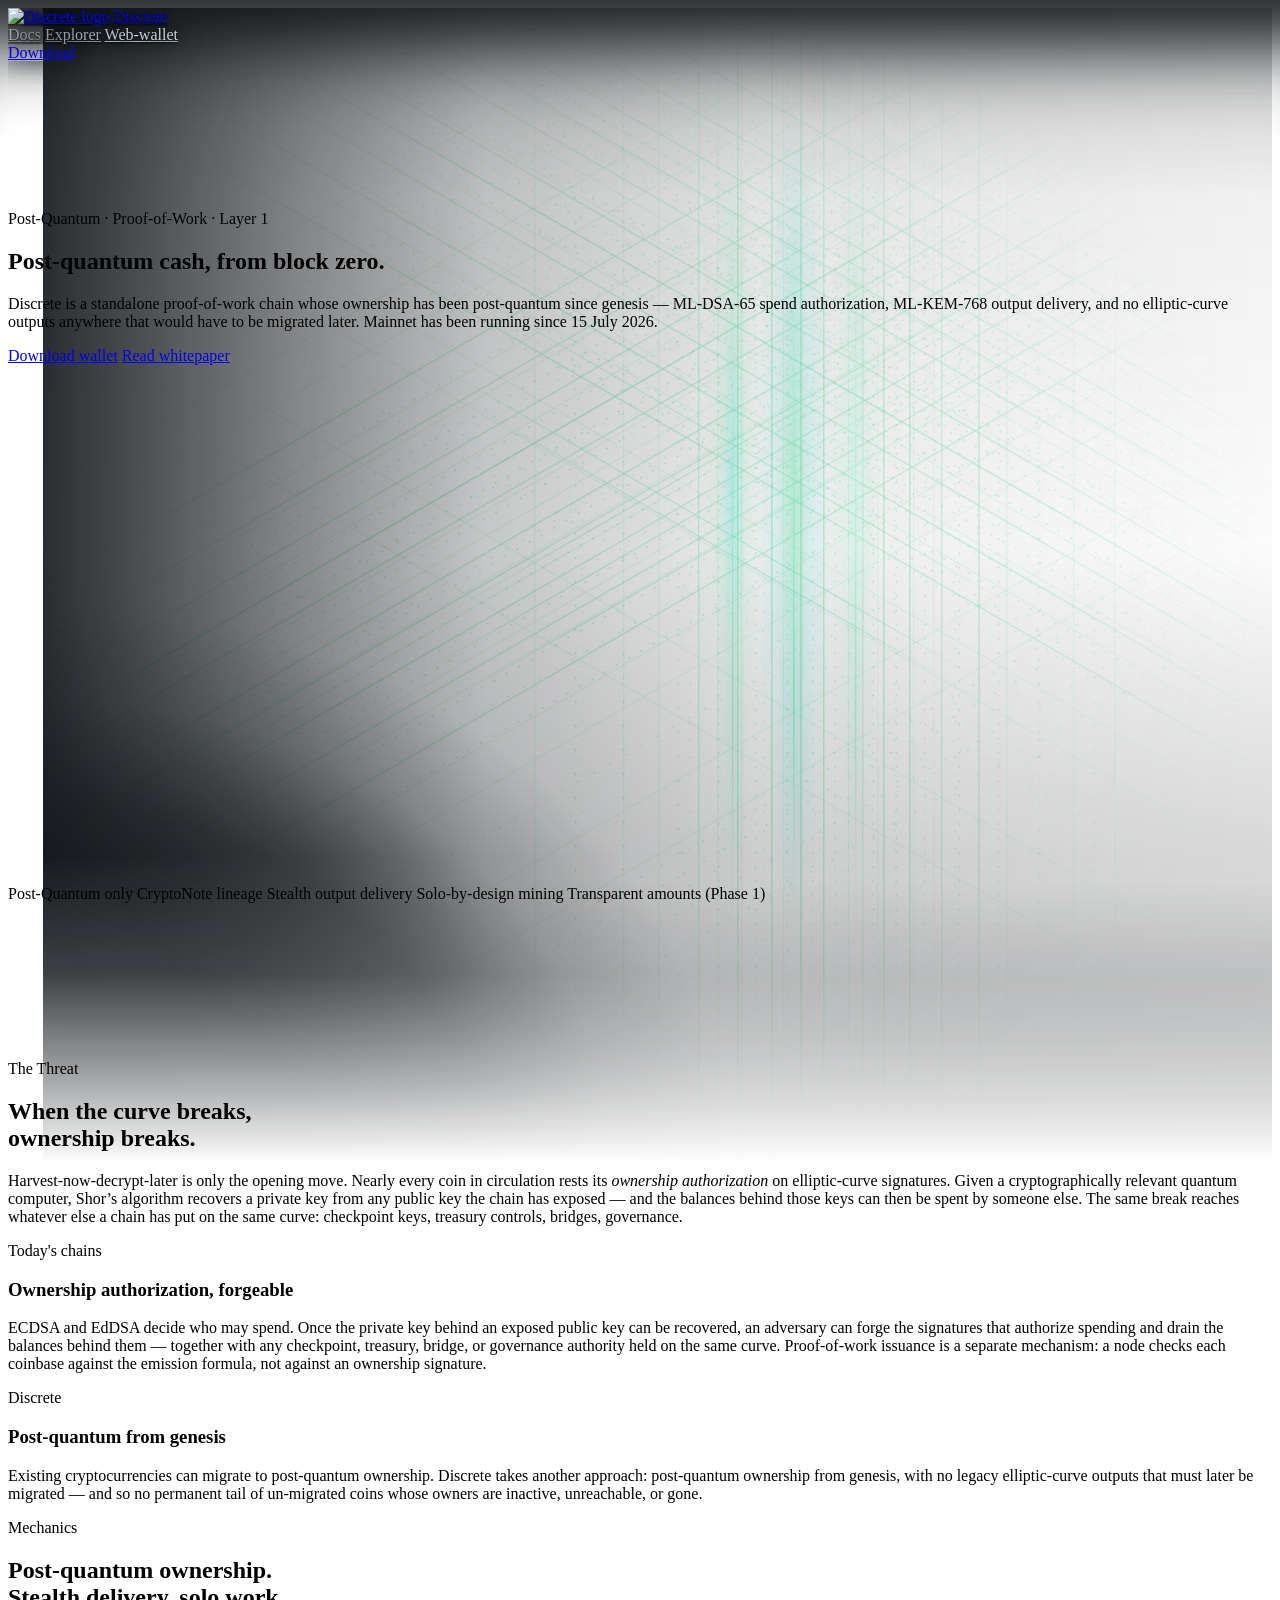
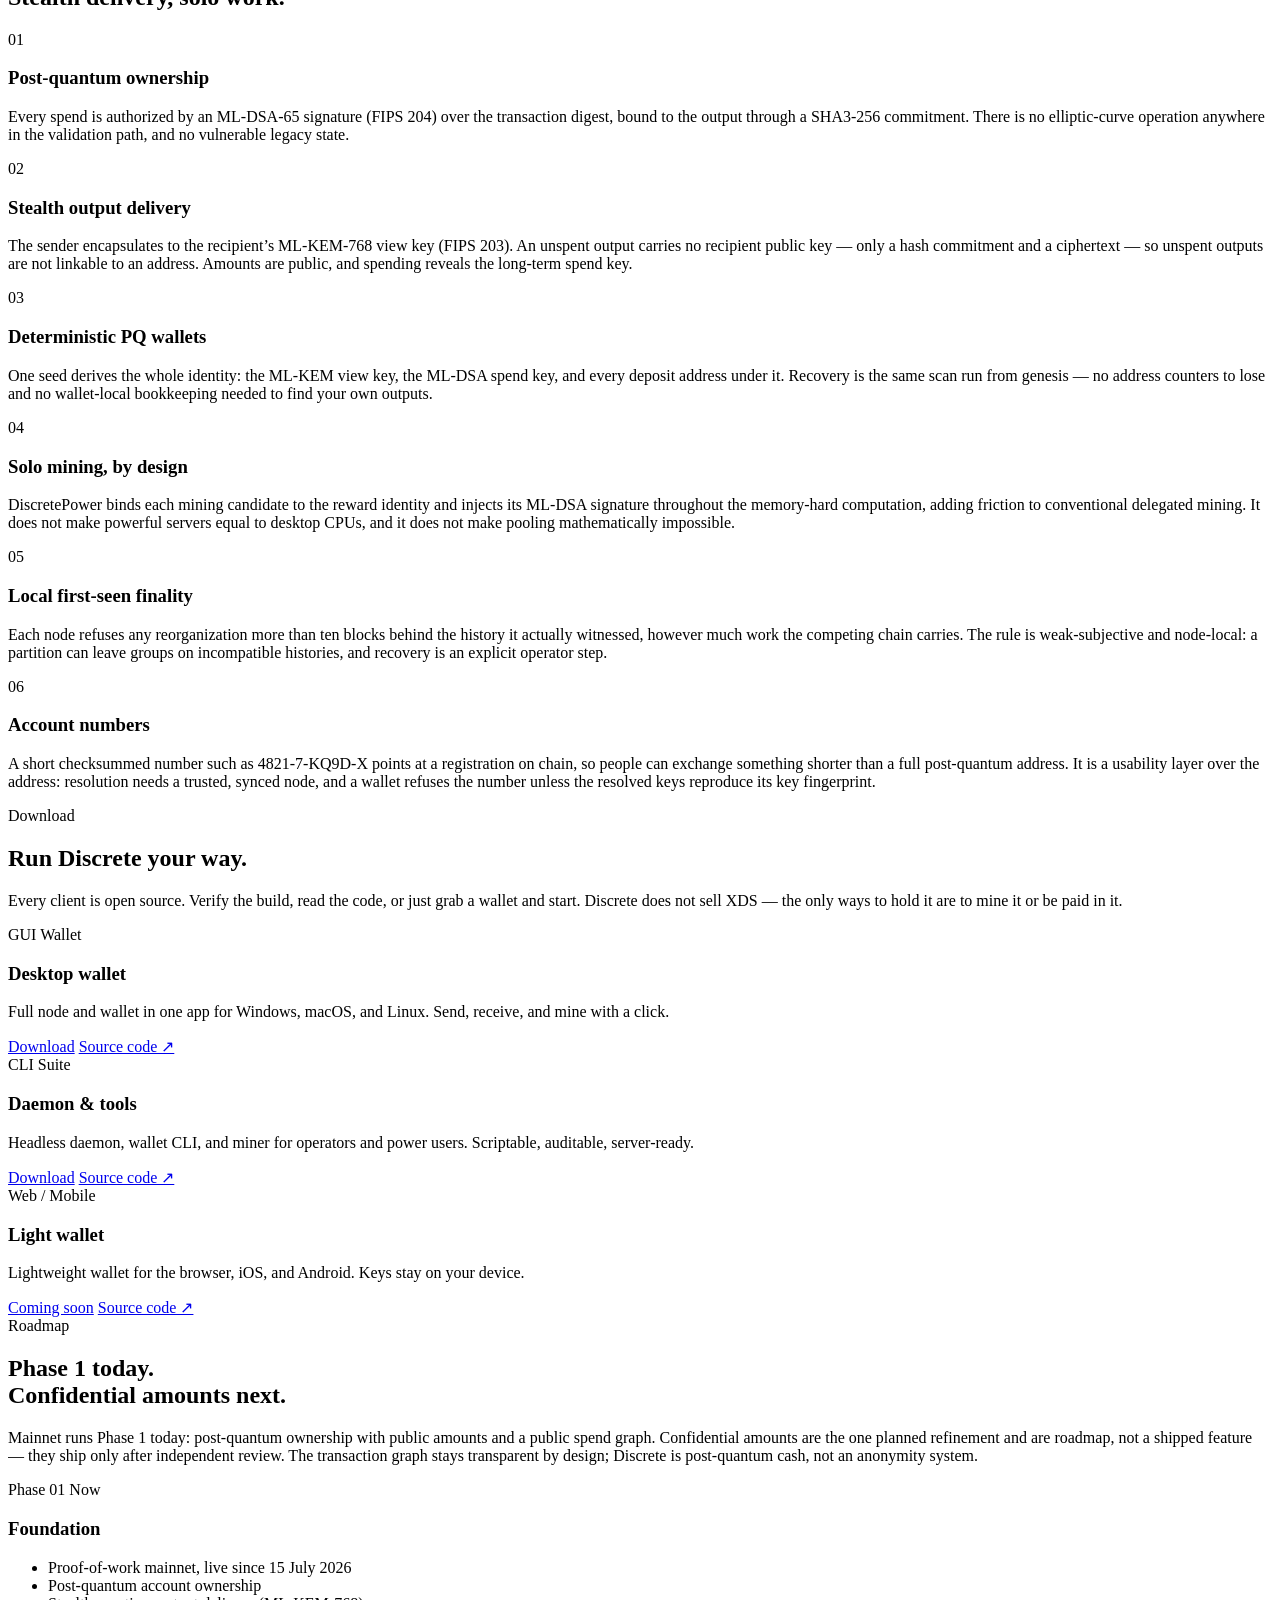
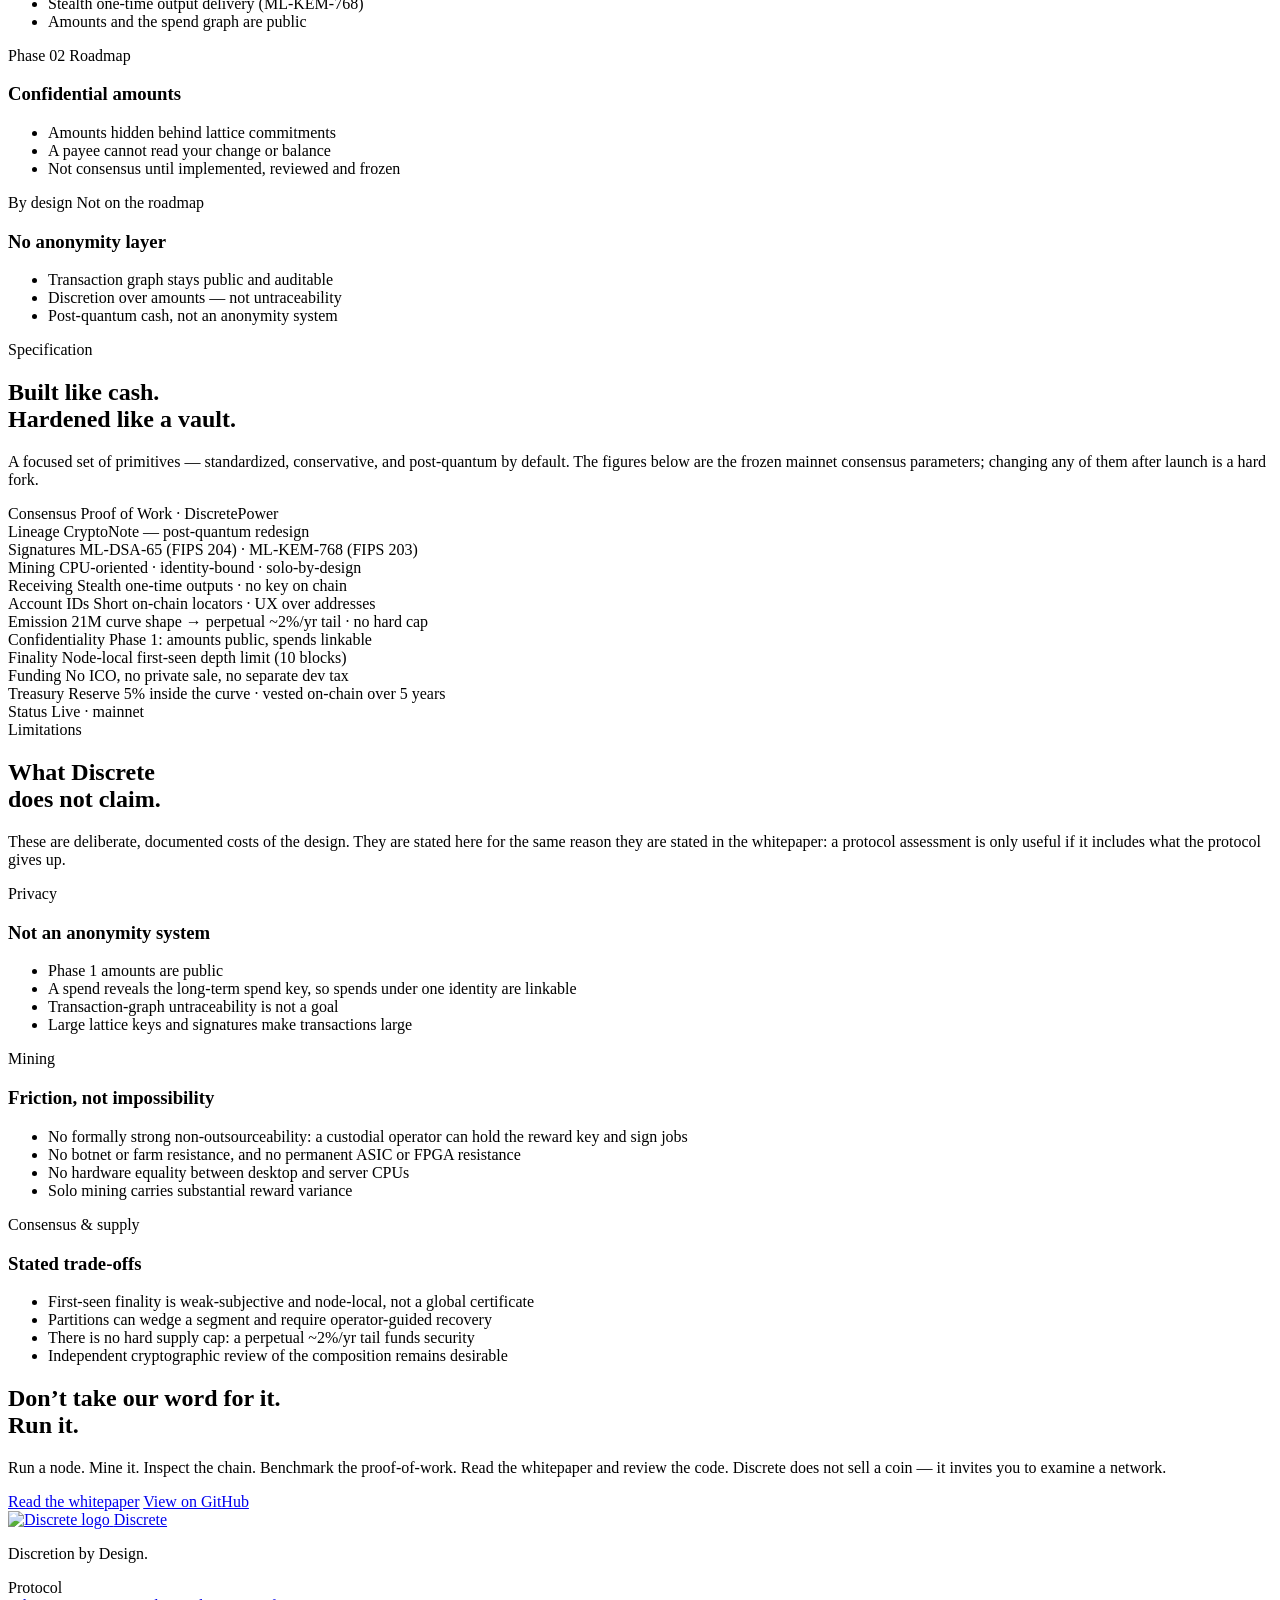
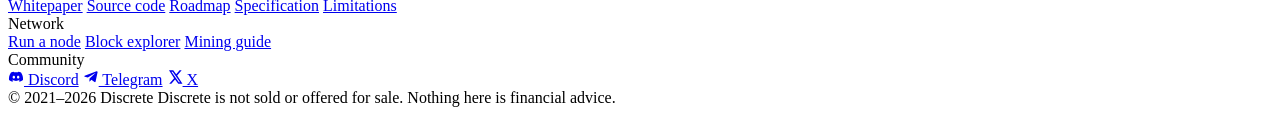
==== index.html @ c0ea46ce "Update website copy to better reflect claims" ====
<!DOCTYPE html>
<html>
<head>
<meta charset="utf-8">
<meta name="viewport" content="width=device-width, initial-scale=1">
<link rel="icon" href="favicon.ico" sizes="any">
<link rel="icon" href="assets/favicon-16x16.png" type="image/png" sizes="16x16">
<link rel="icon" href="assets/favicon-32x32.png" type="image/png" sizes="32x32">
<link rel="icon" href="assets/favicon-48x48.png" type="image/png" sizes="48x48">
<link rel="icon" href="favicon.svg" type="image/svg+xml">
<link rel="apple-touch-icon" href="apple-touch-icon.png" sizes="180x180">
<script src="./support.js"></script>
</head>
<body>
<x-dc>
<helmet>
<link rel="preconnect" href="https://fonts.googleapis.com">
<link rel="preconnect" href="https://fonts.gstatic.com" crossorigin>
<link href="https://fonts.googleapis.com/css2?family=Sora:wght@400;500;600;700&family=IBM+Plex+Sans:wght@300;400;500;600&family=IBM+Plex+Mono:wght@400;500;600&display=swap" rel="stylesheet">
<link rel="stylesheet" href="assets/styles.css">

<style>
/* Page-spanning lattice nebula background: static dense line cloud + a few drifting accent lines. */
.dc-style-1 {
  position: relative;
  overflow: hidden;
}

.dc-style-1::before {
  content: "";
  position: fixed;
  top: 0;
  left: 0;
  right: 0;
  height: clamp(118px, 15vh, 168px);
  z-index: 70;
  pointer-events: none;
  box-shadow: inset 0 118px 74px -72px rgba(13,17,21,.94);
}

.dc-style-1 > :not(.dc-global-lattice-bg) {
  position: relative;
  z-index: 1;
}

.dc-style-2 {
  position: sticky !important;
  top: 0;
  z-index: 80 !important;
  isolation: isolate;
  background: transparent !important;
  backdrop-filter: none !important;
  border-bottom: 0 !important;
  box-shadow: none !important;
}

#dcNav {
  position: relative;
  z-index: 1;
}

#dcMenu a,
.dc-style-4 {
  text-shadow: 0 1px 2px #0D1115, 0 0 18px rgba(13,17,21,.98), 0 0 34px rgba(13,17,21,.82);
}

#dcMenu a {
  color: #C8D2D8;
}

#dcNav .dc-style-10 {
  box-shadow: 0 0 24px rgba(13,17,21,.74);
}

.dc-style-5 {
  filter: drop-shadow(0 1px 2px #0D1115) drop-shadow(0 0 14px rgba(13,17,21,.9));
}

.dc-global-lattice-bg {
  position: absolute;
  --dc-lattice-visual-height: clamp(980px, 88vw, 1320px);
  --dc-lattice-height: clamp(1120px, 92vw, 1460px);
  --dc-hero-nav-offset: 73px;
  --dc-lattice-y-nudge: clamp(24px, 6vh, 58px);
  top: calc(var(--dc-hero-nav-offset) + ((100svh - var(--dc-hero-nav-offset) - var(--dc-lattice-visual-height)) / 2) + var(--dc-lattice-y-nudge));
  right: 0;
  width: min(1600px, 96vw);
  height: var(--dc-lattice-height);
  z-index: 0;
  pointer-events: none;
  opacity: .98;
  contain: layout paint;
  -webkit-mask-image: linear-gradient(180deg, #000 0%, #000 74%, rgba(0,0,0,.82) 84%, rgba(0,0,0,.32) 94%, transparent 100%);
  mask-image: linear-gradient(180deg, #000 0%, #000 74%, rgba(0,0,0,.82) 84%, rgba(0,0,0,.32) 94%, transparent 100%);
}

.dc-global-lattice-bg svg {
  display: block;
  width: 100%;
  height: 100%;
}

.dc-global-lattice-bg::before {
  content: "";
  position: absolute;
  inset: 0;
  background-image:
    linear-gradient(rgba(95, 226, 159, 0.016) 1px, transparent 1px),
    linear-gradient(90deg, rgba(95, 226, 159, 0.016) 1px, transparent 1px);
  background-size: 58px 58px, 58px 58px;
  opacity: .36;
}

.dc-global-lattice-bg::after {
  content: "";
  position: absolute;
  inset: 0;
  background:
    radial-gradient(ellipse 68% 58% at 0% 100%, rgba(13,17,21,.99) 0%, rgba(13,17,21,.95) 32%, rgba(13,17,21,.65) 52%, rgba(13,17,21,.18) 68%, rgba(13,17,21,0) 82%),
    radial-gradient(ellipse 3.2% 43% at 56.1% 43%, rgba(26,232,217,.18), rgba(95,226,159,.08) 34%, rgba(95,226,159,0) 72%),
    radial-gradient(ellipse 4.2% 48% at 61.1% 44%, rgba(95,226,159,.23), rgba(20,217,207,.09) 36%, rgba(95,226,159,0) 74%),
    radial-gradient(ellipse 3.2% 41% at 66.1% 42%, rgba(180,255,229,.16), rgba(95,226,159,.06) 35%, rgba(95,226,159,0) 72%),
    linear-gradient(90deg, rgba(13,17,21,.90) 0%, rgba(13,17,21,.56) 18%, rgba(13,17,21,.24) 36%, rgba(13,17,21,.08) 58%, rgba(13,17,21,.02) 100%),
    linear-gradient(180deg, rgba(13,17,21,.26) 0%, rgba(13,17,21,.04) 18%, rgba(13,17,21,0) 48%, rgba(13,17,21,.16) 76%, rgba(13,17,21,.62) 100%);
}

.dc-global-lattice-bg .dc-cloud-sparse path,
.dc-global-lattice-bg .dc-cloud-dense path,
.dc-global-lattice-bg .dc-cloud-live path {
  fill: none;
  stroke: #5FE29F;
  vector-effect: non-scaling-stroke;
  stroke-linecap: round;
  stroke-linejoin: round;
}

.dc-global-lattice-bg .dc-cloud-sparse path {
  stroke-width: 1.05;
  opacity: .18;
}

.dc-global-lattice-bg .dc-cloud-dense path {
  stroke-width: 1.18;
  opacity: .42;
}

.dc-global-lattice-bg .dc-cloud-live path {
  stroke-width: 1.1;
  opacity: .54;
}

.dc-global-lattice-bg .dc-cloud-live.live-a path { stroke: url(#dcLiveRise); }
.dc-global-lattice-bg .dc-cloud-live.live-b path { stroke: url(#dcLiveFall); }
.dc-global-lattice-bg .dc-cloud-live.live-c path { stroke: url(#dcLiveVertical); }

/* Turn a large share of the underlying lattice into point streams while
   preserving continuous structural lines between them. */
.dc-global-lattice-bg .dc-cloud-sparse path:nth-child(3n + 1) {
  stroke-dasharray: .25 18;
  stroke-width: 1.45;
  opacity: .44;
}

.dc-global-lattice-bg .dc-cloud-dense path:nth-child(odd) {
  stroke-dasharray: .25 14;
  stroke-width: 1.5;
  opacity: .56;
}

.dc-global-lattice-bg .dc-signal-paths path {
  fill: none;
  stroke: #8CF7D0;
  stroke-width: 1.8;
  stroke-dasharray: .2 24;
  stroke-linecap: round;
  vector-effect: non-scaling-stroke;
  opacity: .78;
}

.dc-global-lattice-bg .dc-signal-paths path:nth-child(even) {
  stroke-dasharray: .2 21;
  opacity: .52;
}

.dc-global-lattice-bg .dc-signal-paths path:nth-child(3n) {
  stroke-dasharray: .2 29;
  opacity: .4;
}

/* Selected packet trails continuously march along their paths. */
.dc-global-lattice-bg .dc-signal-paths path.dc-dot-flow {
  stroke-dasharray: .2 23.8;
  opacity: .78;
  animation-duration: var(--dc-flow-speed, 11s);
  animation-timing-function: linear;
  animation-iteration-count: infinite;
  will-change: stroke-dashoffset;
}

.dc-global-lattice-bg .dc-dot-flow.flow-forward { animation-name: dc-dot-flow-forward; }
.dc-global-lattice-bg .dc-dot-flow.flow-reverse { animation-name: dc-dot-flow-reverse; }
.dc-global-lattice-bg .dc-dot-flow.flow-fast { --dc-flow-speed: 8s; }
.dc-global-lattice-bg .dc-dot-flow.flow-medium { --dc-flow-speed: 11s; }
.dc-global-lattice-bg .dc-dot-flow.flow-slow { --dc-flow-speed: 15s; }
.dc-global-lattice-bg .dc-dot-flow:nth-child(3n) { animation-delay: -4s; }
.dc-global-lattice-bg .dc-dot-flow:nth-child(3n + 1) { animation-delay: -7s; }

.dc-global-lattice-bg .dc-light-pillar {
  fill: url(#dcPillarFill);
}

.dc-global-lattice-bg .dc-light-core {
  stroke: url(#dcPillarCore);
  stroke-width: 1.35;
  vector-effect: non-scaling-stroke;
}

.dc-global-lattice-bg .pillar-a { opacity: .58; }
.dc-global-lattice-bg .pillar-b { opacity: .78; }
.dc-global-lattice-bg .pillar-c { opacity: .48; }

.dc-global-lattice-bg .dc-facet {
  fill: url(#dcFacet);
}

.dc-global-lattice-bg .live-a,
.dc-global-lattice-bg .live-b,
.dc-global-lattice-bg .live-c path {
  will-change: transform;
}

.dc-global-lattice-bg .live-a { animation: dc-live-a 17s ease-in-out infinite alternate; }
.dc-global-lattice-bg .live-b { animation: dc-live-b 21s ease-in-out infinite alternate; }
.dc-global-lattice-bg .live-c path:nth-child(1) { animation: dc-live-c 18s ease-in-out -3s infinite alternate; }
.dc-global-lattice-bg .live-c path:nth-child(2) { animation: dc-live-c 23s ease-in-out -9s infinite alternate; }
.dc-global-lattice-bg .live-c path:nth-child(3) { animation: dc-live-c 29s ease-in-out -14s infinite alternate; }

#heroStripes.is-motion-paused .live-a,
#heroStripes.is-motion-paused .live-b,
#heroStripes.is-motion-paused .live-c path,
#heroStripes.is-motion-paused .dc-dot-flow,
#heroStripes.is-motion-paused {
  animation-play-state: paused !important;
}

@keyframes dc-live-a {
  0% { transform: translate3d(-10px, 6px, 0); }
  100% { transform: translate3d(12px, -7px, 0); }
}

@keyframes dc-live-b {
  0% { transform: translate3d(9px, 6px, 0); }
  100% { transform: translate3d(-11px, -7px, 0); }
}

@keyframes dc-live-c {
  0% { transform: translate3d(-18px, 0, 0); }
  100% { transform: translate3d(20px, 0, 0); }
}

@keyframes dc-dot-flow-forward {
  from { stroke-dashoffset: 0; }
  to { stroke-dashoffset: -240; }
}

@keyframes dc-dot-flow-reverse {
  from { stroke-dashoffset: 0; }
  to { stroke-dashoffset: 240; }
}

.dc-hero-field-section {
  position: relative !important;
  isolation: isolate;
  overflow: visible;
  min-height: calc(100svh - 73px);
  margin-top: 0;
  padding-top: clamp(56px, 9vh, 112px);
  padding-bottom: clamp(72px, 10vh, 120px);
  display: flex;
  flex-direction: column;
  justify-content: center;
}

.dc-hero-field-section::before {
  display: none;
}

.dc-hero-field-section > .dc-style-12,
.dc-hero-field-section > #dcChips {
  position: relative;
  z-index: 2;
}

.dc-hero-art-slot {
  min-height: 520px;
  pointer-events: none;
}

#dcHeroField {
  display: none !important;
}

@media (max-width: 975px) {
  .dc-hero-art-slot {
    display: none;
  }
}

@media (max-width: 860px) {
  .dc-global-lattice-bg {
    --dc-lattice-visual-height: 760px;
    --dc-lattice-height: 940px;
    --dc-hero-nav-offset: 91px;
    --dc-lattice-y-nudge: 28px;
    right: -18vw;
    width: min(740px, 126vw);
  }

  .dc-global-lattice-bg::before {
    opacity: .18;
  }

  .dc-global-lattice-bg::after {
    background:
      radial-gradient(ellipse 78% 56% at 0% 100%, rgba(13,17,21,.99) 0%, rgba(13,17,21,.95) 34%, rgba(13,17,21,.68) 54%, rgba(13,17,21,.2) 70%, rgba(13,17,21,0) 84%),
      radial-gradient(ellipse 5.5% 39% at 56.1% 43%, rgba(26,232,217,.15), rgba(95,226,159,.06) 34%, rgba(95,226,159,0) 72%),
      radial-gradient(ellipse 6.5% 45% at 61.1% 45%, rgba(95,226,159,.17), rgba(20,217,207,.07) 36%, rgba(95,226,159,0) 74%),
      radial-gradient(ellipse 5.5% 37% at 66.1% 42%, rgba(180,255,229,.12), rgba(95,226,159,.05) 35%, rgba(95,226,159,0) 72%),
      linear-gradient(90deg, rgba(13,17,21,.88) 0%, rgba(13,17,21,.48) 30%, rgba(13,17,21,.13) 64%, rgba(13,17,21,.02) 100%),
      linear-gradient(180deg, rgba(13,17,21,.18) 0%, rgba(13,17,21,0) 44%, rgba(13,17,21,.72) 100%);
  }

  .dc-global-lattice-bg .dc-cloud-sparse path {
    opacity: .15;
  }

  .dc-global-lattice-bg .dc-cloud-dense path {
    opacity: .28;
  }

  .dc-global-lattice-bg .dc-cloud-live path {
    opacity: .52;
  }

  .dc-hero-field-section {
    min-height: calc(100svh - 91px);
    margin-top: 0;
    padding-top: clamp(44px, 7vh, 76px);
    padding-bottom: 72px;
  }

  .dc-hero-field-section > .dc-style-12 {
    transform: translateY(clamp(18px, 4vh, 34px));
  }

  .dc-hero-field-section > #dcChips {
    margin-top: clamp(82px, 10vh, 96px);
  }

  .dc-hero-art-slot {
    display: none;
  }
}

@media (prefers-reduced-motion: reduce) {
  .dc-global-lattice-bg .live-a,
  .dc-global-lattice-bg .live-b,
  .dc-global-lattice-bg .live-c path,
  .dc-global-lattice-bg .dc-dot-flow {
    animation: none !important;
  }
}
</style>

</helmet>

<div class="dc-style-1">

  <div class="dc-global-lattice-bg" aria-hidden="true">
      <svg id="heroStripes" viewBox="0 0 1800 1800" preserveAspectRatio="xMidYMin slice" xmlns="http://www.w3.org/2000/svg">
        <defs>
          <linearGradient id="dcFacet" x1="0" y1="0" x2="1" y2="1">
            <stop offset="0" stop-color="#5FE29F" stop-opacity=".10"/>
            <stop offset="1" stop-color="#5FE29F" stop-opacity=".012"/>
          </linearGradient>
          <linearGradient id="dcPillarFill" x1="0" y1="0" x2="1" y2="0">
            <stop offset="0%" stop-color="#5FE29F" stop-opacity="0"/>
            <stop offset="28%" stop-color="#4FE8C4" stop-opacity=".08"/>
            <stop offset="50%" stop-color="#A9FFE1" stop-opacity=".42"/>
            <stop offset="72%" stop-color="#4FE8C4" stop-opacity=".08"/>
            <stop offset="100%" stop-color="#5FE29F" stop-opacity="0"/>
          </linearGradient>
          <linearGradient id="dcPillarCore" gradientUnits="userSpaceOnUse" x1="0" y1="0" x2="0" y2="1800">
            <stop offset="0%" stop-color="#A9FFE1" stop-opacity="0"/>
            <stop offset="24%" stop-color="#A9FFE1" stop-opacity=".24"/>
            <stop offset="50%" stop-color="#C7FFEA" stop-opacity=".96"/>
            <stop offset="76%" stop-color="#5FE29F" stop-opacity=".25"/>
            <stop offset="100%" stop-color="#5FE29F" stop-opacity="0"/>
          </linearGradient>
          <linearGradient id="dcPillarFade" gradientUnits="userSpaceOnUse" x1="0" y1="220" x2="0" y2="1400">
            <stop offset="0%" stop-color="white" stop-opacity="0"/>
            <stop offset="18%" stop-color="white" stop-opacity=".72"/>
            <stop offset="42%" stop-color="white" stop-opacity="1"/>
            <stop offset="72%" stop-color="white" stop-opacity=".82"/>
            <stop offset="100%" stop-color="white" stop-opacity="0"/>
          </linearGradient>
          <linearGradient id="dcLiveRise" x1="0%" y1="0%" x2="100%" y2="100%">
            <stop offset="0%" stop-color="#8CF7D0" stop-opacity="0"/>
            <stop offset="16%" stop-color="#8CF7D0" stop-opacity=".12"/>
            <stop offset="32%" stop-color="#8CF7D0" stop-opacity=".9"/>
            <stop offset="70%" stop-color="#5FE29F" stop-opacity=".78"/>
            <stop offset="86%" stop-color="#5FE29F" stop-opacity=".1"/>
            <stop offset="100%" stop-color="#5FE29F" stop-opacity="0"/>
          </linearGradient>
          <linearGradient id="dcLiveFall" x1="100%" y1="0%" x2="0%" y2="100%">
            <stop offset="0%" stop-color="#8CF7D0" stop-opacity="0"/>
            <stop offset="16%" stop-color="#8CF7D0" stop-opacity=".12"/>
            <stop offset="32%" stop-color="#8CF7D0" stop-opacity=".9"/>
            <stop offset="70%" stop-color="#5FE29F" stop-opacity=".78"/>
            <stop offset="86%" stop-color="#5FE29F" stop-opacity=".1"/>
            <stop offset="100%" stop-color="#5FE29F" stop-opacity="0"/>
          </linearGradient>
          <linearGradient id="dcLiveVertical" gradientUnits="userSpaceOnUse" x1="0" y1="210" x2="0" y2="1420">
            <stop offset="0%" stop-color="#8CF7D0" stop-opacity="0"/>
            <stop offset="18%" stop-color="#8CF7D0" stop-opacity=".14"/>
            <stop offset="36%" stop-color="#B5FFE4" stop-opacity=".92"/>
            <stop offset="70%" stop-color="#5FE29F" stop-opacity=".78"/>
            <stop offset="88%" stop-color="#5FE29F" stop-opacity=".1"/>
            <stop offset="100%" stop-color="#5FE29F" stop-opacity="0"/>
          </linearGradient>
          <mask id="dcPillarMask" maskUnits="userSpaceOnUse" x="920" y="220" width="340" height="1180">
            <rect x="920" y="220" width="340" height="1180" fill="url(#dcPillarFade)"/>
          </mask>
          <radialGradient id="cloudFade" cx="46%" cy="52%" r="56%">
            <stop offset="0%" stop-color="white" stop-opacity="1"/>
            <stop offset="32%" stop-color="white" stop-opacity=".98"/>
            <stop offset="62%" stop-color="white" stop-opacity=".76"/>
            <stop offset="85%" stop-color="white" stop-opacity=".30"/>
            <stop offset="100%" stop-color="white" stop-opacity="0"/>
          </radialGradient>
          <mask id="cloudMask">
            <rect width="100%" height="100%" fill="black"/>
            <rect width="100%" height="100%" fill="url(#cloudFade)"/>
          </mask>
        </defs>

        <g mask="url(#cloudMask)">
          <g class="dc-cloud-facets">
            <polygon class="dc-facet" points="920,185 1180,60 1440,185 1180,312" opacity=".34"/>
            <polygon class="dc-facet" points="660,340 920,185 1180,312 920,462" opacity=".18"/>
            <polygon class="dc-facet" points="1180,312 1440,185 1700,340 1440,488" opacity=".18"/>
            <polygon class="dc-facet" points="920,462 1180,312 1440,488 1180,632" opacity=".13"/>
            <polygon class="dc-facet" points="720,625 980,492 1240,630 980,772" opacity=".08"/>
          </g>

          <!-- The glow and the core line share exact x coordinates, so every pillar reads as one beam. -->
          <g class="dc-light-pillars" mask="url(#dcPillarMask)">
            <rect class="dc-light-pillar pillar-a" x="987" y="220" width="46" height="1180" rx="23"/>
            <rect class="dc-light-pillar pillar-b" x="1072" y="220" width="56" height="1180" rx="28"/>
            <rect class="dc-light-pillar pillar-c" x="1168" y="220" width="44" height="1180" rx="22"/>
            <path class="dc-light-core pillar-a" d="M1010 220 V1400"/>
            <path class="dc-light-core pillar-b" d="M1100 220 V1400"/>
            <path class="dc-light-core pillar-c" d="M1190 220 V1400"/>
          </g>

          <g class="dc-cloud-static dc-cloud-sparse">
            <path d="M61.1 -861.9 L2918.9 788.1"/>
            <path d="M16.1 -784.0 L2873.9 866.0"/>
            <path d="M-23.9 -714.7 L2833.9 935.3"/>
            <path d="M-58.9 -654.1 L2798.9 995.9"/>
            <path d="M-88.9 -602.1 L2768.9 1047.9"/>
            <path d="M-116.4 -554.5 L2741.4 1095.5"/>
            <path d="M-138.9 -515.5 L2718.9 1134.5"/>
            <path d="M-158.9 -480.9 L2698.9 1169.1"/>
            <path d="M-176.4 -450.6 L2681.4 1199.4"/>
            <path d="M-192.9 -422.0 L2664.9 1228.0"/>
            <path d="M-207.9 -396.0 L2649.9 1254.0"/>
            <path d="M-220.9 -373.5 L2636.9 1276.5"/>
            <path d="M-232.9 -352.7 L2624.9 1297.3"/>
            <path d="M-248.9 -325.0 L2608.9 1325.0"/>
            <path d="M-264.9 -297.3 L2592.9 1352.7"/>
            <path d="M-276.9 -276.5 L2580.9 1373.5"/>
            <path d="M-289.9 -254.0 L2567.9 1396.0"/>
            <path d="M-304.9 -228.0 L2552.9 1422.0"/>
            <path d="M-321.4 -199.4 L2536.4 1450.6"/>
            <path d="M-338.9 -169.1 L2518.9 1480.9"/>
            <path d="M-358.9 -134.5 L2498.9 1515.5"/>
            <path d="M-381.4 -95.5 L2476.4 1554.5"/>
            <path d="M-408.9 -47.9 L2448.9 1602.1"/>
            <path d="M-438.9 4.1 L2418.9 1654.1"/>
            <path d="M-473.9 64.7 L2383.9 1714.7"/>
            <path d="M-513.9 134.0 L2343.9 1784.0"/>
            <path d="M-558.9 211.9 L2298.9 1861.9"/>
            <path d="M2918.9 211.9 L61.1 1861.9"/>
            <path d="M2873.9 134.0 L16.1 1784.0"/>
            <path d="M2833.9 64.7 L-23.9 1714.7"/>
            <path d="M2798.9 4.1 L-58.9 1654.1"/>
            <path d="M2768.9 -47.9 L-88.9 1602.1"/>
            <path d="M2741.4 -95.5 L-116.4 1554.5"/>
            <path d="M2718.9 -134.5 L-138.9 1515.5"/>
            <path d="M2698.9 -169.1 L-158.9 1480.9"/>
            <path d="M2681.4 -199.4 L-176.4 1450.6"/>
            <path d="M2664.9 -228.0 L-192.9 1422.0"/>
            <path d="M2649.9 -254.0 L-207.9 1396.0"/>
            <path d="M2636.9 -276.5 L-220.9 1373.5"/>
            <path d="M2624.9 -297.3 L-232.9 1352.7"/>
            <path d="M2608.9 -325.0 L-248.9 1325.0"/>
            <path d="M2592.9 -352.7 L-264.9 1297.3"/>
            <path d="M2580.9 -373.5 L-276.9 1276.5"/>
            <path d="M2567.9 -396.0 L-289.9 1254.0"/>
            <path d="M2552.9 -422.0 L-304.9 1228.0"/>
            <path d="M2536.4 -450.6 L-321.4 1199.4"/>
            <path d="M2518.9 -480.9 L-338.9 1169.1"/>
            <path d="M2498.9 -515.5 L-358.9 1134.5"/>
            <path d="M2476.4 -554.5 L-381.4 1095.5"/>
            <path d="M2448.9 -602.1 L-408.9 1047.9"/>
            <path d="M2418.9 -654.1 L-438.9 995.9"/>
            <path d="M2383.9 -714.7 L-473.9 935.3"/>
            <path d="M2343.9 -784.0 L-513.9 866.0"/>
            <path d="M2298.9 -861.9 L-558.9 788.1"/>
            <path d="M1640.0 -900.0 L1640.0 1900.0"/>
            <path d="M1570.0 -900.0 L1570.0 1900.0"/>
            <path d="M1510.0 -900.0 L1510.0 1900.0"/>
            <path d="M1458.0 -900.0 L1458.0 1900.0"/>
            <path d="M1412.0 -900.0 L1412.0 1900.0"/>
            <path d="M1372.0 -900.0 L1372.0 1900.0"/>
            <path d="M1336.0 -900.0 L1336.0 1900.0"/>
            <path d="M1304.0 -900.0 L1304.0 1900.0"/>
            <path d="M1275.0 -900.0 L1275.0 1900.0"/>
            <path d="M1248.0 -900.0 L1248.0 1900.0"/>
            <path d="M1222.0 -900.0 L1222.0 1900.0"/>
            <path d="M1180.0 -900.0 L1180.0 1900.0"/>
            <path d="M1138.0 -900.0 L1138.0 1900.0"/>
            <path d="M1112.0 -900.0 L1112.0 1900.0"/>
            <path d="M1085.0 -900.0 L1085.0 1900.0"/>
            <path d="M1056.0 -900.0 L1056.0 1900.0"/>
            <path d="M1024.0 -900.0 L1024.0 1900.0"/>
            <path d="M988.0 -900.0 L988.0 1900.0"/>
            <path d="M948.0 -900.0 L948.0 1900.0"/>
            <path d="M902.0 -900.0 L902.0 1900.0"/>
            <path d="M850.0 -900.0 L850.0 1900.0"/>
            <path d="M790.0 -900.0 L790.0 1900.0"/>
            <path d="M720.0 -900.0 L720.0 1900.0"/>
          </g>

          <g class="dc-cloud-static dc-cloud-dense">
            <path d="M-118.9 -550.2 L2738.9 1099.8"/>
            <path d="M-136.4 -519.9 L2721.4 1130.1"/>
            <path d="M-153.9 -489.5 L2703.9 1160.5"/>
            <path d="M-168.9 -463.6 L2688.9 1186.4"/>
            <path d="M-182.9 -439.3 L2674.9 1210.7"/>
            <path d="M-195.9 -416.8 L2661.9 1233.2"/>
            <path d="M-207.9 -396.0 L2649.9 1254.0"/>
            <path d="M-218.9 -377.0 L2638.9 1273.0"/>
            <path d="M-228.9 -359.6 L2628.9 1290.4"/>
            <path d="M-237.9 -344.1 L2619.9 1305.9"/>
            <path d="M-259.9 -305.9 L2597.9 1344.1"/>
            <path d="M-268.9 -290.4 L2588.9 1359.6"/>
            <path d="M-278.9 -273.0 L2578.9 1377.0"/>
            <path d="M-289.9 -254.0 L2567.9 1396.0"/>
            <path d="M-301.9 -233.2 L2555.9 1416.8"/>
            <path d="M-314.9 -210.7 L2542.9 1439.3"/>
            <path d="M-328.9 -186.4 L2528.9 1463.6"/>
            <path d="M-343.9 -160.5 L2513.9 1489.5"/>
            <path d="M-361.4 -130.1 L2496.4 1519.9"/>
            <path d="M-378.9 -99.8 L2478.9 1550.2"/>
            <path d="M2738.9 -99.8 L-118.9 1550.2"/>
            <path d="M2721.4 -130.1 L-136.4 1519.9"/>
            <path d="M2703.9 -160.5 L-153.9 1489.5"/>
            <path d="M2688.9 -186.4 L-168.9 1463.6"/>
            <path d="M2674.9 -210.7 L-182.9 1439.3"/>
            <path d="M2661.9 -233.2 L-195.9 1416.8"/>
            <path d="M2649.9 -254.0 L-207.9 1396.0"/>
            <path d="M2638.9 -273.0 L-218.9 1377.0"/>
            <path d="M2628.9 -290.4 L-228.9 1359.6"/>
            <path d="M2619.9 -305.9 L-237.9 1344.1"/>
            <path d="M2597.9 -344.1 L-259.9 1305.9"/>
            <path d="M2588.9 -359.6 L-268.9 1290.4"/>
            <path d="M2578.9 -377.0 L-278.9 1273.0"/>
            <path d="M2567.9 -396.0 L-289.9 1254.0"/>
            <path d="M2555.9 -416.8 L-301.9 1233.2"/>
            <path d="M2542.9 -439.3 L-314.9 1210.7"/>
            <path d="M2528.9 -463.6 L-328.9 1186.4"/>
            <path d="M2513.9 -489.5 L-343.9 1160.5"/>
            <path d="M2496.4 -519.9 L-361.4 1130.1"/>
            <path d="M2478.9 -550.2 L-378.9 1099.8"/>
            <path d="M1400.0 -900.0 L1400.0 1900.0"/>
            <path d="M1370.0 -900.0 L1370.0 1900.0"/>
            <path d="M1342.0 -900.0 L1342.0 1900.0"/>
            <path d="M1316.0 -900.0 L1316.0 1900.0"/>
            <path d="M1292.0 -900.0 L1292.0 1900.0"/>
            <path d="M1270.0 -900.0 L1270.0 1900.0"/>
            <path d="M1250.0 -900.0 L1250.0 1900.0"/>
            <path d="M1232.0 -900.0 L1232.0 1900.0"/>
            <path d="M1216.0 -900.0 L1216.0 1900.0"/>
            <path d="M1200.0 -900.0 L1200.0 1900.0"/>
            <path d="M1160.0 -900.0 L1160.0 1900.0"/>
            <path d="M1144.0 -900.0 L1144.0 1900.0"/>
            <path d="M1128.0 -900.0 L1128.0 1900.0"/>
            <path d="M1110.0 -900.0 L1110.0 1900.0"/>
            <path d="M1090.0 -900.0 L1090.0 1900.0"/>
            <path d="M1068.0 -900.0 L1068.0 1900.0"/>
            <path d="M1044.0 -900.0 L1044.0 1900.0"/>
            <path d="M1018.0 -900.0 L1018.0 1900.0"/>
            <path d="M990.0 -900.0 L990.0 1900.0"/>
            <path d="M960.0 -900.0 L960.0 1900.0"/>
          </g>

          <!-- Brighter packet trails sit above the solid lattice, echoing the mockup's point-cloud texture. -->
          <g class="dc-signal-paths">
            <path class="dc-dot-flow flow-forward flow-medium" d="M260 190 L1580 952"/>
            <path class="dc-dot-flow flow-forward flow-slow" d="M390 330 L1510 977"/>
            <path d="M180 410 L1500 1172"/>
            <path class="dc-dot-flow flow-forward flow-fast" d="M470 120 L1670 813"/>
            <path class="dc-dot-flow flow-reverse flow-medium" d="M510 1518 L1545 920"/>
            <path d="M650 1490 L1610 936"/>
            <path class="dc-dot-flow flow-reverse flow-slow" d="M420 1600 L1510 971"/>
            <path class="dc-dot-flow flow-reverse flow-fast" d="M760 1510 L1670 985"/>
            <path class="dc-dot-flow flow-forward flow-slow" d="M780 -40 V1740"/>
            <path class="dc-dot-flow flow-reverse flow-medium" d="M850 -40 V1740"/>
            <path d="M930 -40 V1740"/>
            <path class="dc-dot-flow flow-reverse flow-medium" d="M1018 -40 V1740"/>
            <path d="M1090 -40 V1740"/>
            <path class="dc-dot-flow flow-forward flow-fast" d="M1180 -40 V1740"/>
            <path d="M1270 -40 V1740"/>
            <path class="dc-dot-flow flow-reverse flow-slow" d="M1370 -40 V1740"/>
            <path d="M1460 -40 V1740"/>
            <path class="dc-dot-flow flow-forward flow-medium" d="M1540 -40 V1740"/>
          </g>

          <g class="dc-cloud-live live-a">
            <path class="accent" d="M420 332 L1570 996"/>
            <path class="accent" d="M360 432 L1510 1096"/>
            <path class="accent" d="M480 530 L1450 1090"/>
          </g>
          <g class="dc-cloud-live live-b">
            <path class="accent" d="M1600 338 L450 1002"/>
            <path class="accent" d="M1540 438 L390 1102"/>
            <path class="accent" d="M1480 538 L510 1098"/>
          </g>
          <g class="dc-cloud-live live-c">
            <path class="accent" d="M1190 250 V1380"/>
            <path class="accent" d="M1100 210 V1420"/>
            <path class="accent" d="M1010 280 V1340"/>
          </g>
        </g>
      </svg>
  </div>

  <!-- ============ NAV ============ -->
  <header class="dc-style-2">
    <nav id="dcNav" class="dc-style-3">
      <a href="#top" class="dc-style-4">
        <img src="assets/logo-mint.svg" alt="Discrete logo" width="30" height="30" class="dc-style-5">
        <span class="dc-style-6">Discrete</span>
      </a>
      <div id="dcNavSpacer" class="dc-style-7"></div>
      <div id="dcMenu" class="dc-style-8">
        <a href="https://docs.discrete.cash/" class="dc-style-9 dc-hover-1">Docs</a>
        <a href="https://explorer.discrete.cash/" class="dc-style-9 dc-hover-1">Explorer</a>
        <a href="https://wallet.discrete.cash/" class="dc-style-9 dc-hover-1">Web-wallet</a>
      </div>
      <a href="#download" class="dc-style-10 dc-hover-2">Download</a>
    </nav>
  </header>

  <a id="top"></a>

  <!-- ============ HERO ============ -->
  <section class="dc-style-11 dc-hero-field-section">
    <!-- abstract full-width discrete-geometry field -->
    <div class="dc-style-12">
    <div id="dcHeroText" data-reveal class="dc-style-13">
      <div class="dc-style-14">Post-Quantum · Proof-of-Work · Layer&nbsp;1</div>
      <h1 class="dc-style-15">Post-quantum cash, from block zero.</h1>
      <p class="dc-style-16">Discrete is a standalone proof-of-work chain whose ownership has been post-quantum since genesis — ML-DSA-65 spend authorization, ML-KEM-768 output delivery, and no elliptic-curve outputs anywhere that would have to be migrated later. Mainnet has been running since 15 July 2026.</p>
      <div id="dcHeroBtns" class="dc-style-17">
        <a href="#download" class="dc-style-18 dc-hover-3">Download wallet</a>
        <a href="https://docs.discrete.cash/whitepaper/discrete-whitepaper.pdf" class="dc-style-19 dc-hover-4">Read whitepaper</a>
      </div>
    </div>

    <!-- right-side breathing room for the full-bleed discrete-geometry field -->
    <div class="dc-style-20 dc-hero-art-slot" aria-hidden="true"></div>
    </div>

    <!-- chips -->
    <div id="dcChips" data-reveal class="dc-style-24">
      <span class="dc-style-25">Post-Quantum only</span>
      <span class="dc-style-25">CryptoNote lineage</span>
      <span class="dc-style-25">Stealth output delivery</span>
      <span class="dc-style-25">Solo-by-design mining</span>
      <span class="dc-style-25">Transparent amounts (Phase&nbsp;1)</span>
    </div>
  </section>

  <!-- ============ THREAT ============ -->
  <section id="threat" class="dc-style-26">
    <div class="dc-style-27">
      <div data-reveal class="dc-style-28">
        <div class="dc-style-29">The Threat</div>
        <h2 class="dc-style-30">When the curve breaks,<br>ownership breaks.</h2>
        <p class="dc-style-31">Harvest-now-decrypt-later is only the opening move. Nearly every coin in circulation rests its <em class="dc-style-32">ownership authorization</em> on elliptic-curve signatures. Given a cryptographically relevant quantum computer, Shor’s algorithm recovers a private key from any public key the chain has exposed — and the balances behind those keys can then be spent by someone else. The same break reaches whatever else a chain has put on the same curve: checkpoint keys, treasury controls, bridges, governance.</p>
      </div>

      <div data-reveal class="dc-style-33">
        <div class="dc-style-34">
          <div class="dc-style-35"><span class="dc-style-36"></span>Today's chains</div>
          <h3 class="dc-style-37">Ownership authorization, forgeable</h3>
          <p class="dc-style-38">ECDSA and EdDSA decide who may spend. Once the private key behind an exposed public key can be recovered, an adversary can forge the signatures that authorize spending and drain the balances behind them — together with any checkpoint, treasury, bridge, or governance authority held on the same curve. Proof-of-work issuance is a separate mechanism: a node checks each coinbase against the emission formula, not against an ownership signature.</p>
        </div>
        <div class="dc-style-39">
          <div class="dc-style-40"><span class="dc-style-41"></span>Discrete</div>
          <h3 class="dc-style-42">Post-quantum from genesis</h3>
          <p class="dc-style-43">Existing cryptocurrencies can migrate to post-quantum ownership. Discrete takes another approach: post-quantum ownership from genesis, with no legacy elliptic-curve outputs that must later be migrated — and so no permanent tail of un-migrated coins whose owners are inactive, unreachable, or gone.</p>
        </div>
      </div>
    </div>
  </section>

  <!-- ============ HOW IT WORKS ============ -->
  <section id="how" class="dc-style-44">
    <div data-reveal class="dc-style-45">
      <div class="dc-style-46">Mechanics</div>
      <h2 class="dc-style-47">Post-quantum ownership.<br>Stealth delivery, solo work.</h2>
    </div>

    <div data-reveal class="dc-style-48">
      <div class="dc-style-49 dc-hover-5">
        <div class="dc-style-50">01</div>
        <h3 class="dc-style-51">Post-quantum ownership</h3>
        <p class="dc-style-52">Every spend is authorized by an ML-DSA-65 signature (FIPS 204) over the transaction digest, bound to the output through a SHA3-256 commitment. There is no elliptic-curve operation anywhere in the validation path, and no vulnerable legacy state.</p>
      </div>
      <div class="dc-style-49 dc-hover-5">
        <div class="dc-style-50">02</div>
        <h3 class="dc-style-51">Stealth output delivery</h3>
        <p class="dc-style-52">The sender encapsulates to the recipient’s ML-KEM-768 view key (FIPS 203). An unspent output carries no recipient public key — only a hash commitment and a ciphertext — so unspent outputs are not linkable to an address. Amounts are public, and spending reveals the long-term spend key.</p>
      </div>
      <div class="dc-style-49 dc-hover-5">
        <div class="dc-style-50">03</div>
        <h3 class="dc-style-51">Deterministic PQ wallets</h3>
        <p class="dc-style-52">One seed derives the whole identity: the ML-KEM view key, the ML-DSA spend key, and every deposit address under it. Recovery is the same scan run from genesis — no address counters to lose and no wallet-local bookkeeping needed to find your own outputs.</p>
      </div>
      <div class="dc-style-49 dc-hover-5">
        <div class="dc-style-50">04</div>
        <h3 class="dc-style-51">Solo mining, by design</h3>
        <p class="dc-style-52">DiscretePower binds each mining candidate to the reward identity and injects its ML-DSA signature throughout the memory-hard computation, adding friction to conventional delegated mining. It does not make powerful servers equal to desktop CPUs, and it does not make pooling mathematically impossible.</p>
      </div>
      <div class="dc-style-49 dc-hover-5">
        <div class="dc-style-50">05</div>
        <h3 class="dc-style-51">Local first-seen finality</h3>
        <p class="dc-style-52">Each node refuses any reorganization more than ten blocks behind the history it actually witnessed, however much work the competing chain carries. The rule is weak-subjective and node-local: a partition can leave groups on incompatible histories, and recovery is an explicit operator step.</p>
      </div>
      <div class="dc-style-49 dc-hover-5">
        <div class="dc-style-50">06</div>
        <h3 class="dc-style-51">Account numbers</h3>
        <p class="dc-style-52">A short checksummed number such as 4821-7-KQ9D-X points at a registration on chain, so people can exchange something shorter than a full post-quantum address. It is a usability layer over the address: resolution needs a trusted, synced node, and a wallet refuses the number unless the resolved keys reproduce its key fingerprint.</p>
      </div>
    </div>
  </section>

  <!-- ============ DOWNLOAD ============ -->
  <section id="download" class="dc-style-26">
    <div class="dc-style-53">
      <div data-reveal class="dc-style-28">
        <div class="dc-style-46">Download</div>
        <h2 class="dc-style-54">Run Discrete your way.</h2>
        <p class="dc-style-31">Every client is open source. Verify the build, read the code, or just grab a wallet and start. Discrete does not sell XDS — the only ways to hold it are to mine it or be paid in it.</p>
      </div>

      <div data-reveal class="dc-style-55">
        <!-- GUI Wallet -->
        <div class="dc-style-56">
          <div class="dc-style-57">GUI Wallet</div>
          <h3 class="dc-style-58">Desktop wallet</h3>
          <p class="dc-style-59">Full node and wallet in one app for Windows, macOS, and Linux. Send, receive, and mine with a click.</p>
          <div class="dc-style-60">
            <a href="https://github.com/discretecoin/discrete-wallet/releases/latest" class="dc-style-61 dc-hover-3">Download</a>
            <a href="https://github.com/discretecoin/discrete-wallet/" class="dc-style-62 dc-hover-1">Source code ↗</a>
          </div>
        </div>
        <!-- CLI Suite -->
        <div class="dc-style-56">
          <div class="dc-style-57">CLI Suite</div>
          <h3 class="dc-style-58">Daemon &amp; tools</h3>
          <p class="dc-style-59">Headless daemon, wallet CLI, and miner for operators and power users. Scriptable, auditable, server-ready.</p>
          <div class="dc-style-60">
            <a href="https://github.com/discretecoin/discrete/releases/latest" class="dc-style-61 dc-hover-3">Download</a>
            <a href="https://github.com/discretecoin/discrete" class="dc-style-62 dc-hover-1">Source code ↗</a>
          </div>
        </div>
        <!-- Web / Mobile -->
        <div class="dc-style-56">
          <div class="dc-style-63">Web / Mobile</div>
          <h3 class="dc-style-58">Light wallet</h3>
          <p class="dc-style-59">Lightweight wallet for the browser, iOS, and Android. Keys stay on your device.</p>
          <div class="dc-style-60">
            <a href="https://wallet.discrete.cash/" class="dc-style-64 dc-hover-4">Coming soon</a>
            <a href="https://github.com/discretecoin/discrete-webwallet" class="dc-style-62 dc-hover-1">Source code ↗</a>
          </div>
        </div>
      </div>
    </div>
  </section>

  <!-- ============ ROADMAP ============ -->
  <section id="roadmap" class="dc-style-26">
    <div class="dc-style-53">
      <div data-reveal class="dc-style-65">
        <div class="dc-style-46">Roadmap</div>
        <h2 class="dc-style-54">Phase 1 today.<br>Confidential amounts next.</h2>
        <p class="dc-style-31">Mainnet runs Phase 1 today: post-quantum ownership with public amounts and a public spend graph. Confidential amounts are the one planned refinement and are roadmap, not a shipped feature — they ship only after independent review. The transaction graph stays transparent by design; Discrete is post-quantum cash, not an anonymity system.</p>
      </div>

      <div data-reveal class="dc-style-66">
        <!-- phase 1 -->
        <div class="dc-style-67">
          <div class="dc-style-68">
            <span class="dc-style-69">Phase 01</span>
            <span class="dc-style-70">Now</span>
          </div>
          <h3 class="dc-style-71">Foundation</h3>
          <ul class="dc-style-72">
            <li class="dc-style-73"><span class="dc-style-74"></span>Proof-of-work mainnet, live since 15 July 2026</li>
            <li class="dc-style-73"><span class="dc-style-74"></span>Post-quantum account ownership</li>
            <li class="dc-style-73"><span class="dc-style-74"></span>Stealth one-time output delivery (ML-KEM-768)</li>
            <li class="dc-style-73"><span class="dc-style-74"></span>Amounts and the spend graph are public</li>
          </ul>
        </div>
        <!-- phase 2 -->
        <div class="dc-style-75">
          <div class="dc-style-68">
            <span class="dc-style-76">Phase 02</span>
            <span class="dc-style-77">Roadmap</span>
          </div>
          <h3 class="dc-style-78">Confidential amounts</h3>
          <ul class="dc-style-72">
            <li class="dc-style-79"><span class="dc-style-80"></span>Amounts hidden behind lattice commitments</li>
            <li class="dc-style-79"><span class="dc-style-80"></span>A payee cannot read your change or balance</li>
            <li class="dc-style-79"><span class="dc-style-80"></span>Not consensus until implemented, reviewed and frozen</li>
          </ul>
        </div>
        <!-- anonymity note (replaces former phase 3) -->
        <div class="dc-style-75">
          <div class="dc-style-68">
            <span class="dc-style-76">By design</span>
            <span class="dc-style-77">Not on the roadmap</span>
          </div>
          <h3 class="dc-style-78">No anonymity layer</h3>
          <ul class="dc-style-72">
            <li class="dc-style-79"><span class="dc-style-80"></span>Transaction graph stays public and auditable</li>
            <li class="dc-style-79"><span class="dc-style-80"></span>Discretion over amounts — not untraceability</li>
            <li class="dc-style-79"><span class="dc-style-80"></span>Post-quantum cash, not an anonymity system</li>
          </ul>
        </div>
      </div>
    </div>
  </section>

  <!-- ============ SPECS ============ -->
  <section id="specs" class="dc-style-81">
    <div class="dc-style-82">
      <div data-reveal>
        <div class="dc-style-46">Specification</div>
        <h2 class="dc-style-83">Built like cash.<br>Hardened like a vault.</h2>
        <p class="dc-style-84">A focused set of primitives — standardized, conservative, and post-quantum by default. The figures below are the frozen mainnet consensus parameters; changing any of them after launch is a hard fork.</p>
      </div>

      <div data-reveal class="dc-style-85">
        <div class="dc-style-86">
          <span class="dc-style-76">Consensus</span>
          <span class="dc-style-87">Proof of Work · DiscretePower</span>
        </div>
        <div class="dc-style-86">
          <span class="dc-style-76">Lineage</span>
          <span class="dc-style-87">CryptoNote — post-quantum redesign</span>
        </div>
        <div class="dc-style-86">
          <span class="dc-style-76">Signatures</span>
          <span class="dc-style-87">ML-DSA-65 (FIPS 204) · ML-KEM-768 (FIPS 203)</span>
        </div>
        <div class="dc-style-86">
          <span class="dc-style-76">Mining</span>
          <span class="dc-style-87">CPU-oriented · identity-bound · solo-by-design</span>
        </div>
        <div class="dc-style-86">
          <span class="dc-style-76">Receiving</span>
          <span class="dc-style-87">Stealth one-time outputs · no key on chain</span>
        </div>
        <div class="dc-style-86">
          <span class="dc-style-76">Account IDs</span>
          <span class="dc-style-87">Short on-chain locators · UX over addresses</span>
        </div>
        <div class="dc-style-86">
          <span class="dc-style-76">Emission</span>
          <span class="dc-style-87">21M curve shape → perpetual ~2%/yr tail · no hard cap</span>
        </div>
        <div class="dc-style-86">
          <span class="dc-style-76">Confidentiality</span>
          <span class="dc-style-87">Phase 1: amounts public, spends linkable</span>
        </div>
        <div class="dc-style-86">
          <span class="dc-style-76">Finality</span>
          <span class="dc-style-87">Node-local first-seen depth limit (10 blocks)</span>
        </div>
        <div class="dc-style-86">
          <span class="dc-style-76">Funding</span>
          <span class="dc-style-87">No ICO, no private sale, no separate dev tax</span>
        </div>
        <div class="dc-style-86">
          <span class="dc-style-76">Treasury Reserve</span>
          <span class="dc-style-87">5% inside the curve · vested on-chain over 5 years</span>
        </div>
        <div class="dc-style-88">
          <span class="dc-style-76">Status</span>
          <span class="dc-style-89">Live · mainnet</span>
        </div>
      </div>
    </div>
  </section>

  <!-- ============ LIMITS ============ -->
  <section id="limits" class="dc-style-26">
    <div class="dc-style-53">
      <div data-reveal class="dc-style-65">
        <div class="dc-style-46">Limitations</div>
        <h2 class="dc-style-54">What Discrete<br>does not claim.</h2>
        <p class="dc-style-31">These are deliberate, documented costs of the design. They are stated here for the same reason they are stated in the whitepaper: a protocol assessment is only useful if it includes what the protocol gives up.</p>
      </div>

      <div data-reveal class="dc-style-66">
        <div class="dc-style-75">
          <div class="dc-style-68">
            <span class="dc-style-76">Privacy</span>
          </div>
          <h3 class="dc-style-78">Not an anonymity system</h3>
          <ul class="dc-style-72">
            <li class="dc-style-79"><span class="dc-style-80"></span>Phase 1 amounts are public</li>
            <li class="dc-style-79"><span class="dc-style-80"></span>A spend reveals the long-term spend key, so spends under one identity are linkable</li>
            <li class="dc-style-79"><span class="dc-style-80"></span>Transaction-graph untraceability is not a goal</li>
            <li class="dc-style-79"><span class="dc-style-80"></span>Large lattice keys and signatures make transactions large</li>
          </ul>
        </div>
        <div class="dc-style-75">
          <div class="dc-style-68">
            <span class="dc-style-76">Mining</span>
          </div>
          <h3 class="dc-style-78">Friction, not impossibility</h3>
          <ul class="dc-style-72">
            <li class="dc-style-79"><span class="dc-style-80"></span>No formally strong non-outsourceability: a custodial operator can hold the reward key and sign jobs</li>
            <li class="dc-style-79"><span class="dc-style-80"></span>No botnet or farm resistance, and no permanent ASIC or FPGA resistance</li>
            <li class="dc-style-79"><span class="dc-style-80"></span>No hardware equality between desktop and server CPUs</li>
            <li class="dc-style-79"><span class="dc-style-80"></span>Solo mining carries substantial reward variance</li>
          </ul>
        </div>
        <div class="dc-style-75">
          <div class="dc-style-68">
            <span class="dc-style-76">Consensus &amp; supply</span>
          </div>
          <h3 class="dc-style-78">Stated trade-offs</h3>
          <ul class="dc-style-72">
            <li class="dc-style-79"><span class="dc-style-80"></span>First-seen finality is weak-subjective and node-local, not a global certificate</li>
            <li class="dc-style-79"><span class="dc-style-80"></span>Partitions can wedge a segment and require operator-guided recovery</li>
            <li class="dc-style-79"><span class="dc-style-80"></span>There is no hard supply cap: a perpetual ~2%/yr tail funds security</li>
            <li class="dc-style-79"><span class="dc-style-80"></span>Independent cryptographic review of the composition remains desirable</li>
          </ul>
        </div>
      </div>
    </div>
  </section>

  <!-- ============ CTA STRIP ============ -->
  <section class="dc-style-90">
    <div data-reveal class="dc-style-91">
      <h2 class="dc-style-92">Don’t take our word for it.<br /> Run it.</h2>
      <p class="dc-style-93">Run a node. Mine it. Inspect the chain. Benchmark the proof-of-work. Read the whitepaper and review the code. Discrete does not sell a coin — it invites you to examine a network.</p>
      <div class="dc-style-94">
        <a href="https://docs.discrete.cash/whitepaper/discrete-whitepaper.pdf" class="dc-style-95 dc-hover-3">Read the whitepaper</a>
        <a href="https://github.com/discretecoin" class="dc-style-96 dc-hover-4">View on GitHub</a>
      </div>
    </div>
  </section>

  <!-- ============ FOOTER ============ -->
  <footer class="dc-style-97">
    <div class="dc-style-98">
      <div>
        <a href="#top" class="dc-style-99">
          <img src="assets/logo-solid.svg" alt="Discrete logo" width="28" height="28" class="dc-style-100">
          <span class="dc-style-101">Discrete</span>
        </a>
        <p class="dc-style-102">Discretion by Design.</p>
      </div>
      <div>
        <div class="dc-style-103">Protocol</div>
        <div class="dc-style-104">
          <a href="https://docs.discrete.cash/whitepaper/discrete-whitepaper.pdf" class="dc-style-105 dc-hover-1">Whitepaper</a>
          <a href="https://github.com/discretecoin" class="dc-style-105 dc-hover-1">Source code</a>
          <a href="#roadmap" class="dc-style-105 dc-hover-1">Roadmap</a>
          <a href="#specs" class="dc-style-105 dc-hover-1">Specification</a>
          <a href="#limits" class="dc-style-105 dc-hover-1">Limitations</a>
        </div>
      </div>
      <div>
        <div class="dc-style-103">Network</div>
        <div class="dc-style-104">
          <a href="https://docs.discrete.cash/#/operators/node-operation" class="dc-style-105 dc-hover-1">Run a node</a>
          <a href="https://explorer.discrete.cash/" class="dc-style-105 dc-hover-1">Block explorer</a>
          <a href="https://docs.discrete.cash/#/operators/mining" class="dc-style-105 dc-hover-1">Mining guide</a>
        </div>
      </div>
      <div>
        <div class="dc-style-103">Community</div>
        <div class="dc-style-104">
          <a href="https://discord.gg/discrete" class="dc-style-105 dc-hover-1"><svg aria-hidden="true" focusable="false" width="16" height="16" viewBox="0 0 24 24" fill="currentColor" xmlns="http://www.w3.org/2000/svg"><path d="M19.54 5.34A16.44 16.44 0 0 0 15.44 4l-.5 1.03a15.3 15.3 0 0 0-5.87 0L8.56 4a16.5 16.5 0 0 0-4.11 1.34C1.85 9.2 1.15 12.96 1.5 16.67a16.56 16.56 0 0 0 5.03 2.55l1.22-1.66a10.63 10.63 0 0 1-1.92-.92l.47-.36a11.8 11.8 0 0 0 11.4 0l.47.36c-.61.36-1.25.67-1.92.92l1.22 1.66a16.5 16.5 0 0 0 5.03-2.55c.41-4.3-.7-8.02-2.96-11.33ZM8.75 14.39c-1 0-1.82-.92-1.82-2.04 0-1.13.8-2.05 1.82-2.05 1.02 0 1.84.93 1.82 2.05 0 1.12-.8 2.04-1.82 2.04Zm6.5 0c-1 0-1.82-.92-1.82-2.04 0-1.13.8-2.05 1.82-2.05 1.02 0 1.84.93 1.82 2.05 0 1.12-.8 2.04-1.82 2.04Z"/></svg> Discord</a>
          <a href="https://t.me/discretecoin" class="dc-style-105 dc-hover-1"><svg aria-hidden="true" focusable="false" width="16" height="16" viewBox="0 0 24 24" fill="currentColor" xmlns="http://www.w3.org/2000/svg"><path d="M21.94 4.67 18.92 18.9c-.23 1-.82 1.25-1.66.78l-4.6-3.39-2.22 2.14c-.25.25-.45.45-.92.45l.33-4.69 8.53-7.71c.37-.33-.08-.52-.58-.19L7.26 12.93l-4.54-1.42c-.99-.31-1-1-.21-1.31L20.26 3.36c.82-.3 1.54.2 1.68 1.31Z"/></svg> Telegram</a>
          <a href="https://twitter.com/discretecoin" class="dc-style-105 dc-hover-1"><svg aria-hidden="true" focusable="false" width="16" height="16" viewBox="0 0 24 24" fill="currentColor" xmlns="http://www.w3.org/2000/svg"><path d="M18.9 2H22l-6.77 7.74L23.2 22h-6.24l-4.89-6.39L6.48 22H3.36l7.26-8.3L2.98 2h6.4l4.42 5.84L18.9 2Zm-1.1 17.84h1.72L8.44 4.05H6.6L17.8 19.84Z"/></svg> X</a>
        </div>
      </div>
    </div>
    <div class="dc-style-106">
      <span class="dc-style-107">© 2021–2026 Discrete</span>
      <span class="dc-style-108">Discrete is not sold or offered for sale. Nothing here is financial advice.</span>
    </div>
  </footer>

</div>
</x-dc>
<script type="text/x-dc" data-dc-script data-props="{&quot;$preview&quot;:{&quot;width&quot;:1180,&quot;height&quot;:820},&quot;accent&quot;:{&quot;editor&quot;:&quot;enum&quot;,&quot;options&quot;:[&quot;#5FE29F&quot;,&quot;#3FD089&quot;,&quot;#7CE9AE&quot;,&quot;#C8F4D8&quot;],&quot;default&quot;:&quot;#5FE29F&quot;,&quot;tsType&quot;:&quot;string&quot;},&quot;revealOnScroll&quot;:{&quot;editor&quot;:&quot;boolean&quot;,&quot;default&quot;:true,&quot;tsType&quot;:&quot;boolean&quot;},&quot;stripesMotion&quot;:{&quot;editor&quot;:&quot;boolean&quot;,&quot;default&quot;:true,&quot;tsType&quot;:&quot;boolean&quot;}}">
class Component extends DCLogic {
  renderVals() {
    return { accent: this.props.accent ?? '#5FE29F' };
  }
  componentDidMount() {
    // hero stripe motion toggle
    if (this.props.stripesMotion === false) {
      const s = document.getElementById('heroStripes');
      if (s) s.classList.add('is-motion-paused');
    }
    // scroll reveals
    const reveal = this.props.revealOnScroll ?? true;
    const els = Array.from(document.querySelectorAll('[data-reveal]'));
    if (!reveal || !('IntersectionObserver' in window)) return;
    const page = document.querySelector('.dc-style-1');
    if (page) page.classList.add('is-reveal-enabled');
    const io = new IntersectionObserver((entries) => {
      entries.forEach(e => {
        if (e.isIntersecting) {
          e.target.classList.add('is-revealed');
          io.unobserve(e.target);
        }
      });
    }, { threshold: 0.12, rootMargin: '0px 0px -7% 0px' });
    els.forEach(el => io.observe(el));
  }
}
</script>
<template id="__bundler_thumbnail" data-bg-color="#0D1115">
  <svg viewBox="0 0 1200 800" xmlns="http://www.w3.org/2000/svg">
    <rect width="1200" height="800" fill="#0D1115"/>
    <defs>
      <linearGradient id="t" x1="0" y1="0" x2="1" y2="1">
        <stop stop-color="#5FE29F" stop-opacity=".2"/>
        <stop offset="1" stop-color="#5FE29F" stop-opacity=".02"/>
      </linearGradient>
    </defs>
    <g transform="translate(330,-20)" fill="url(#t)" stroke="#5FE29F" stroke-opacity=".38" stroke-width="1">
      <polygon points="0,90 250,0 410,180"/>
      <polygon points="250,0 620,70 410,180"/>
      <polygon points="410,180 620,70 790,290"/>
      <polygon points="0,90 410,180 180,390"/>
      <polygon points="180,390 410,180 520,470"/>
      <polygon points="410,180 790,290 520,470"/>
      <polygon points="520,470 790,290 920,610"/>
      <polygon points="180,390 520,470 310,720"/>
      <polygon points="310,720 520,470 920,610"/>
    </g>
  </svg>
</template>
</body>
</html>
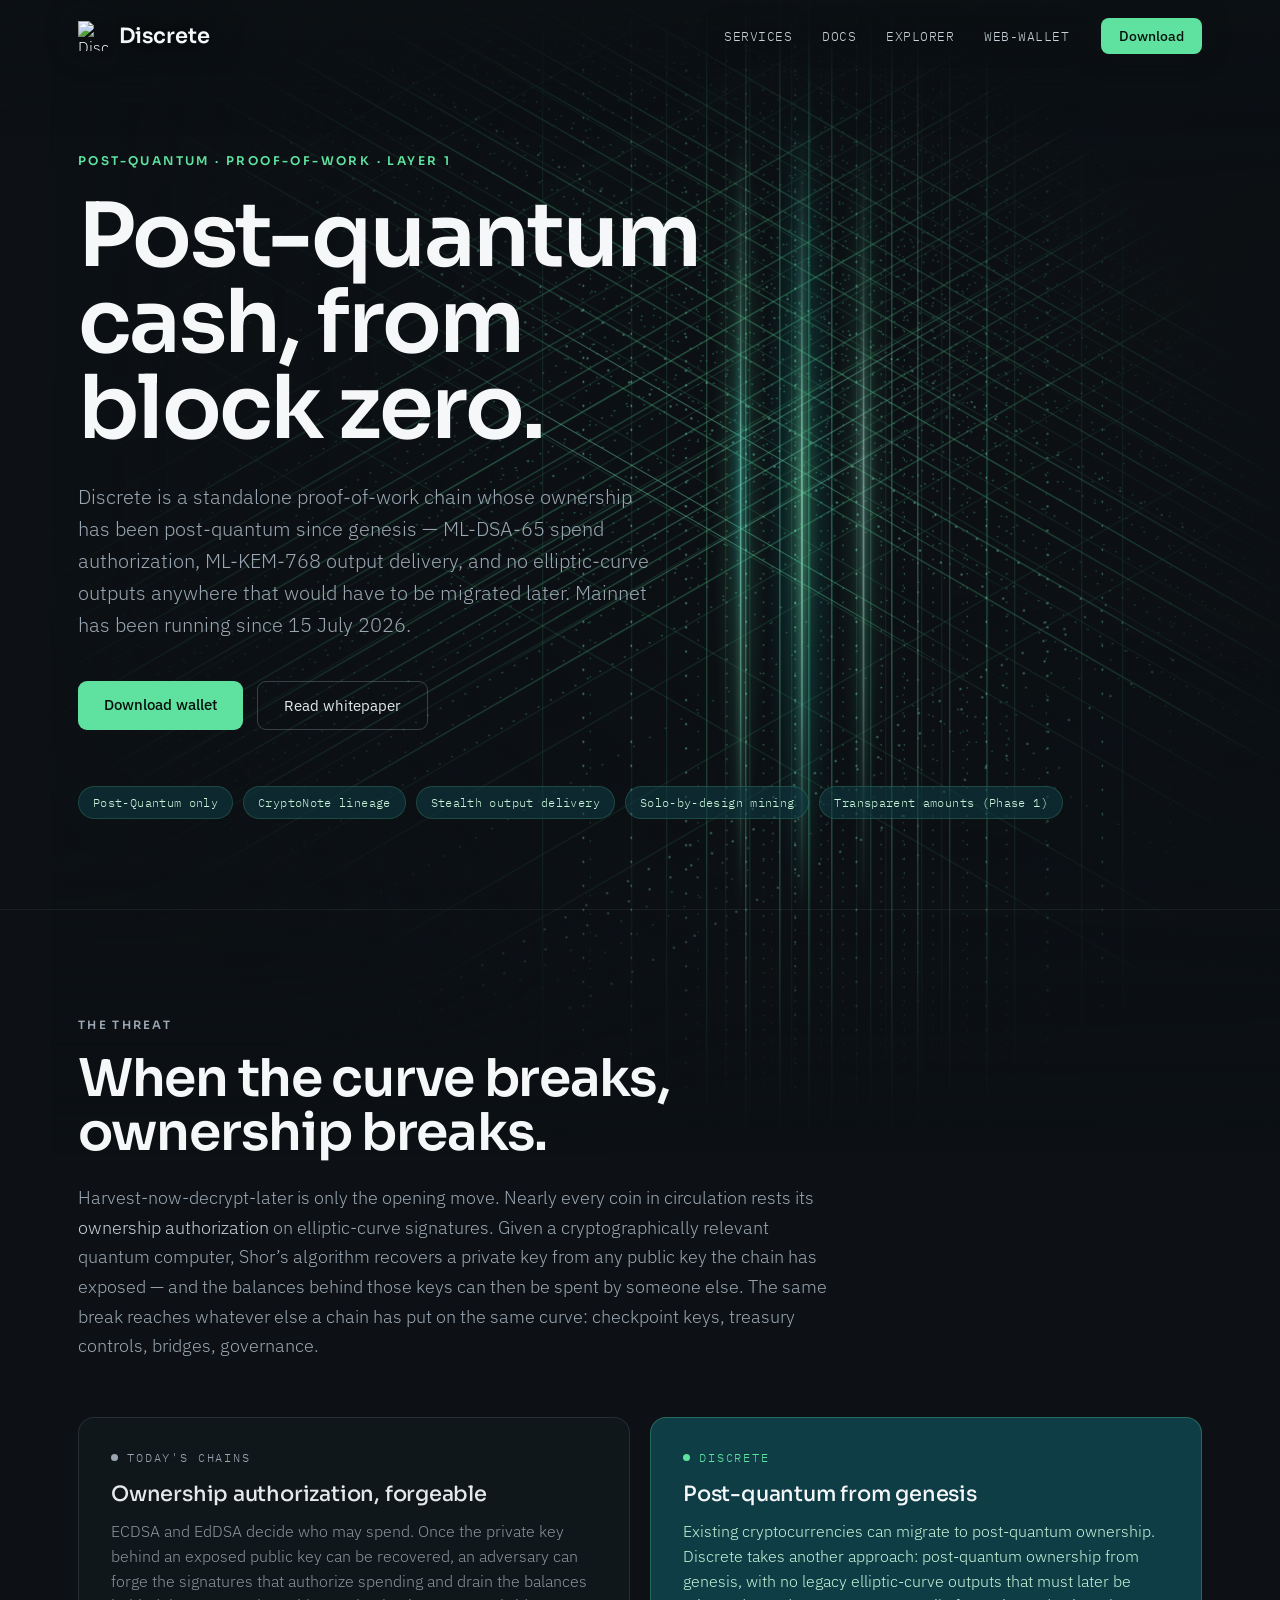
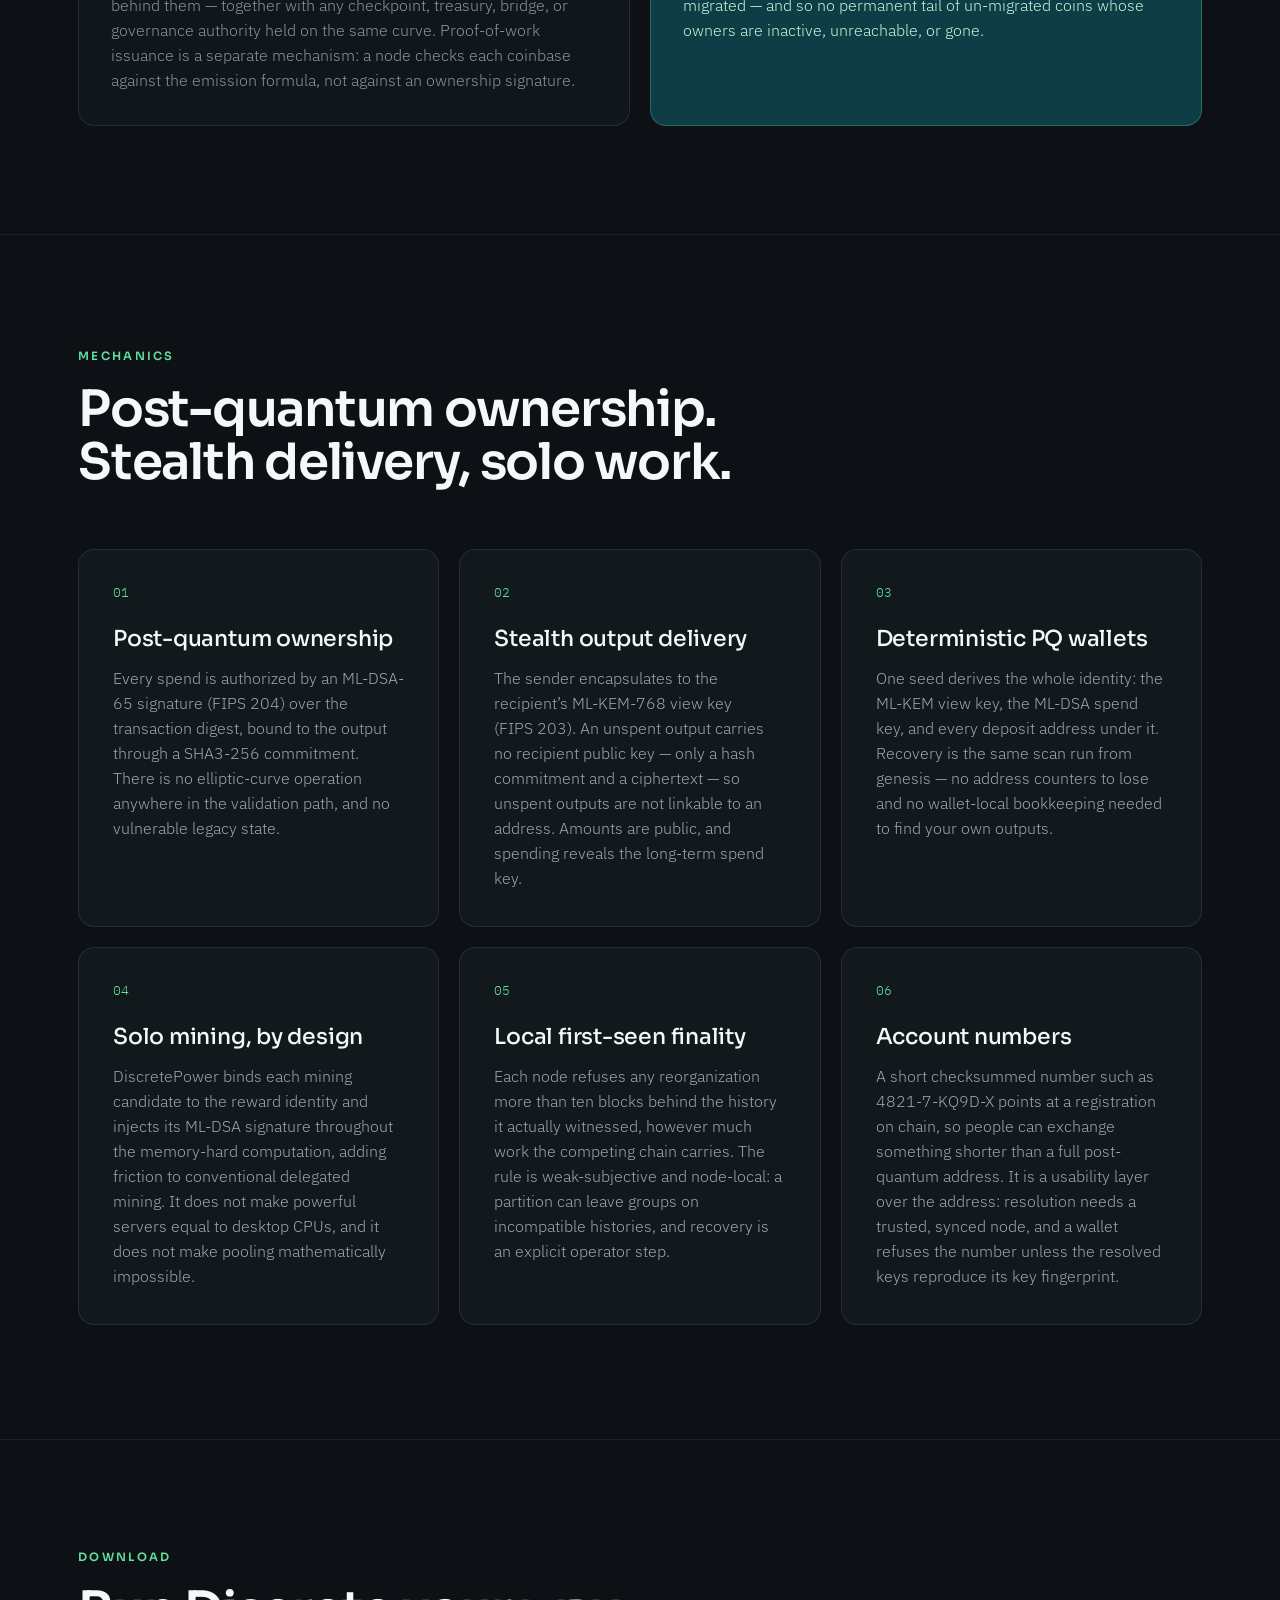
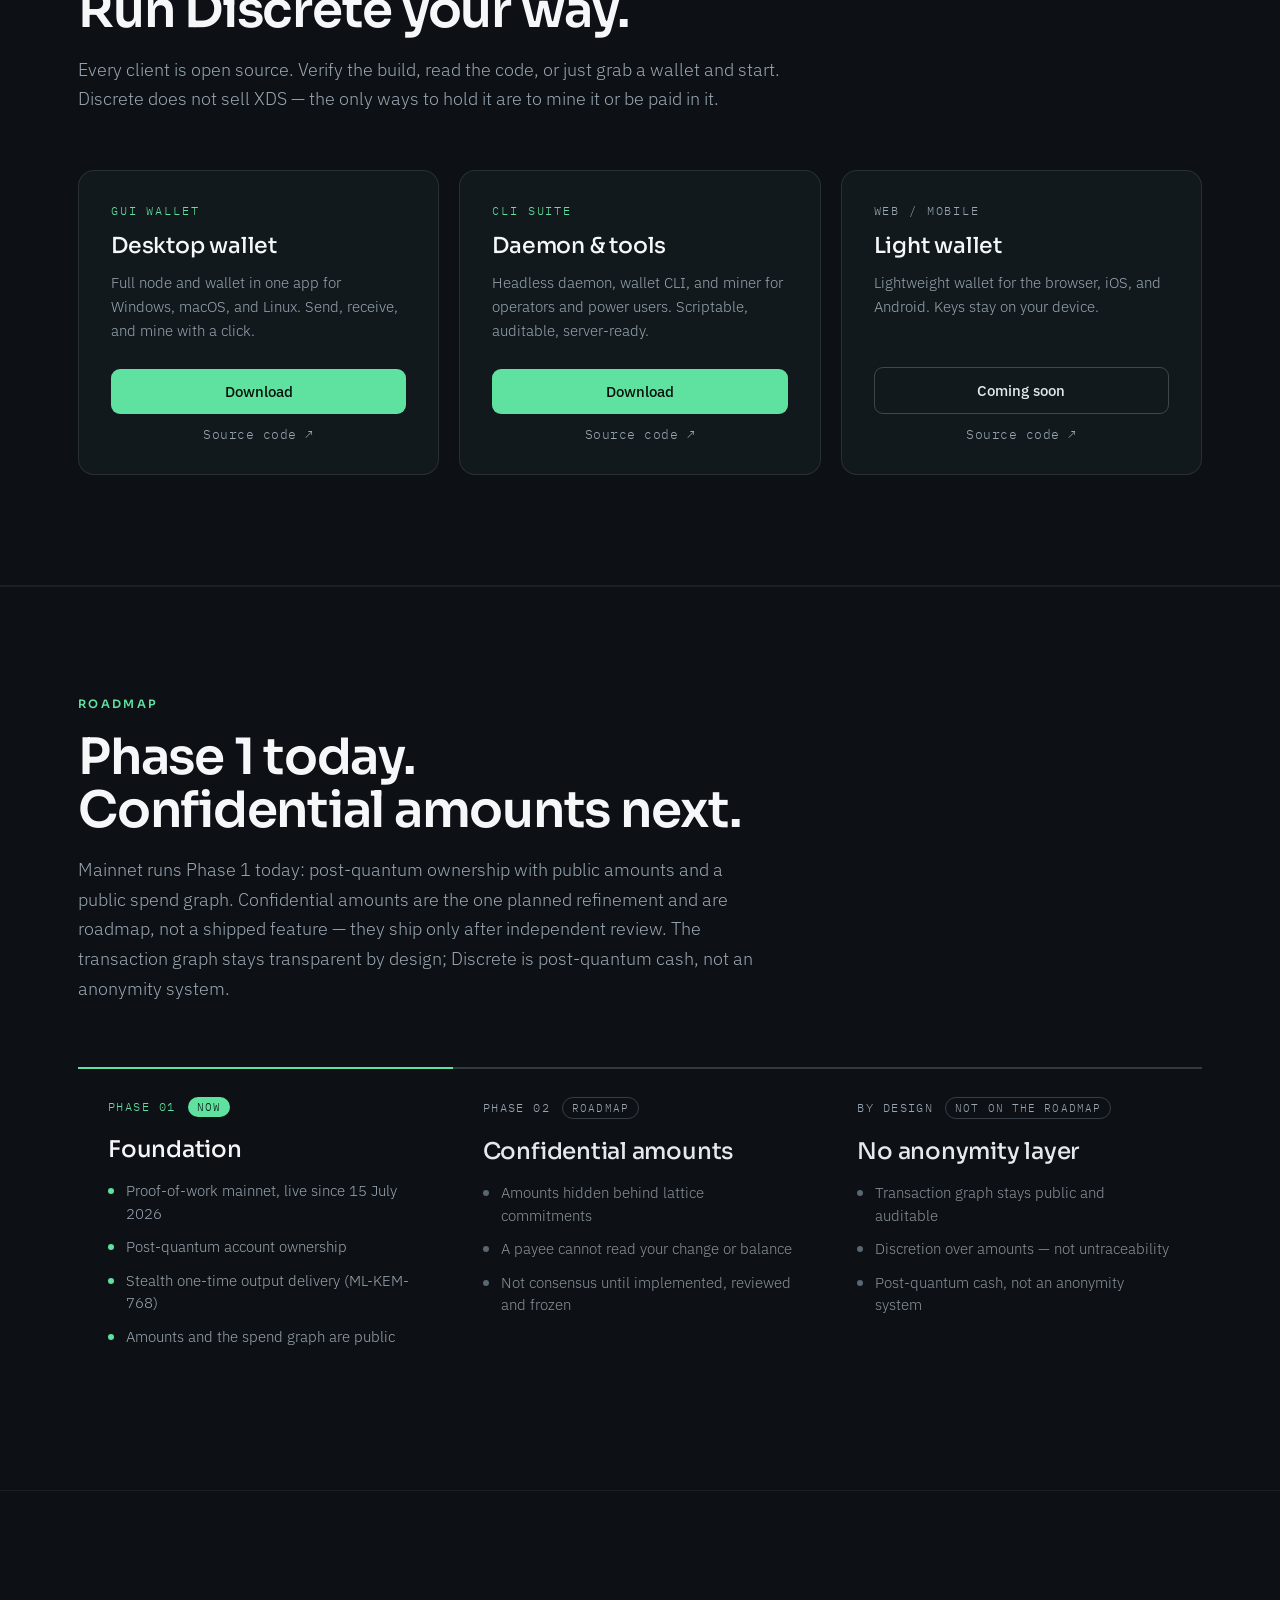
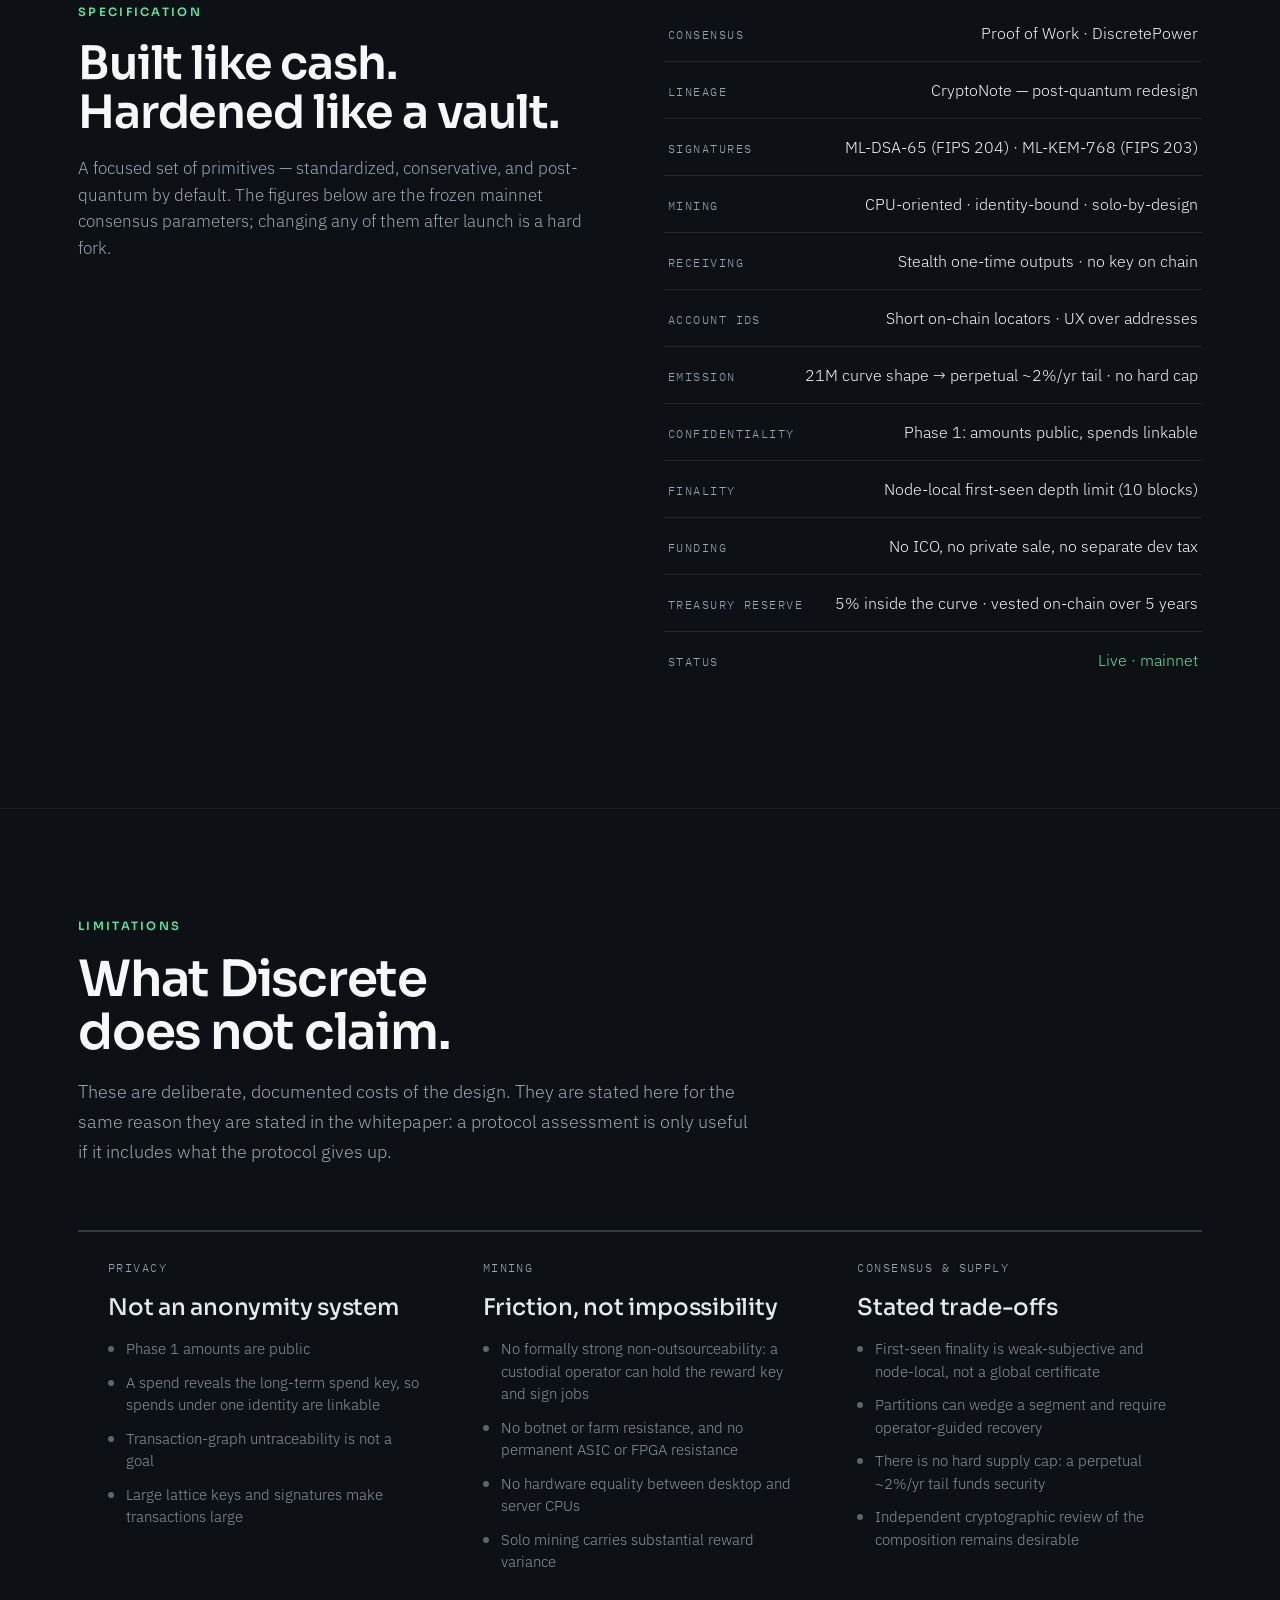
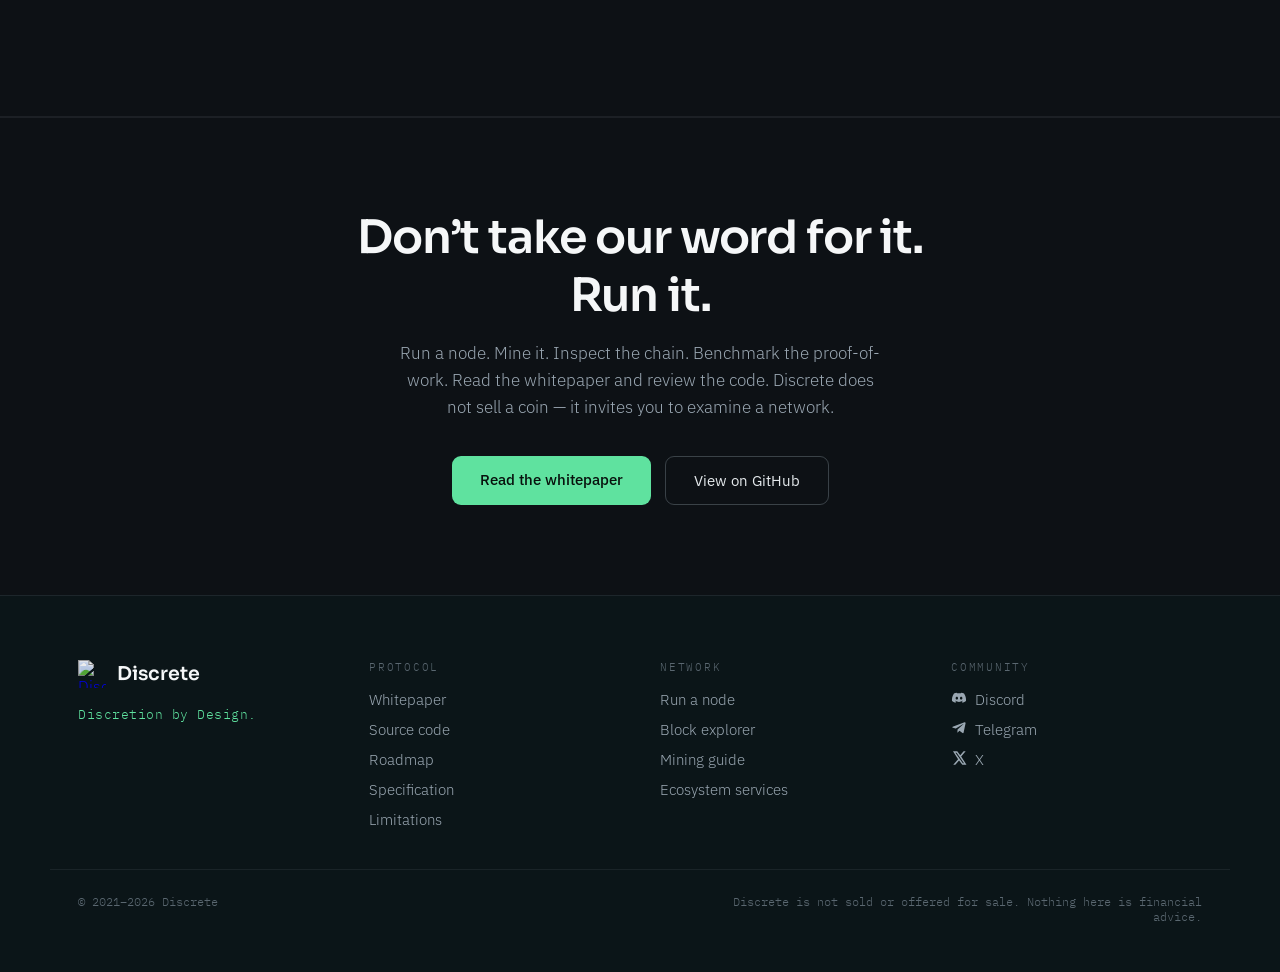
==== commit f06949d9: "Add ecosystem service directory and private submission form" ====
--- a/index.html
+++ b/index.html
@@ -656,6 +656,7 @@
       </a>
       <div id="dcNavSpacer" class="dc-style-7"></div>
       <div id="dcMenu" class="dc-style-8">
+        <a href="services/" class="dc-style-9 dc-hover-1">Services</a>
         <a href="https://docs.discrete.cash/" class="dc-style-9 dc-hover-1">Docs</a>
         <a href="https://explorer.discrete.cash/" class="dc-style-9 dc-hover-1">Explorer</a>
         <a href="https://wallet.discrete.cash/" class="dc-style-9 dc-hover-1">Web-wallet</a>
@@ -676,7 +677,7 @@
       <p class="dc-style-16">Discrete is a standalone proof-of-work chain whose ownership has been post-quantum since genesis — ML-DSA-65 spend authorization, ML-KEM-768 output delivery, and no elliptic-curve outputs anywhere that would have to be migrated later. Mainnet has been running since 15 July 2026.</p>
       <div id="dcHeroBtns" class="dc-style-17">
         <a href="#download" class="dc-style-18 dc-hover-3">Download wallet</a>
-        <a href="https://docs.discrete.cash/whitepaper/discrete-whitepaper.pdf" class="dc-style-19 dc-hover-4">Read whitepaper</a>
+        <a href="https://docs.discrete.cash/whitepaper/discrete-whitepaper.pdf?v=20260824-1" class="dc-style-19 dc-hover-4">Read whitepaper</a>
       </div>
     </div>
 
@@ -975,7 +976,7 @@
       <h2 class="dc-style-92">Don’t take our word for it.<br /> Run it.</h2>
       <p class="dc-style-93">Run a node. Mine it. Inspect the chain. Benchmark the proof-of-work. Read the whitepaper and review the code. Discrete does not sell a coin — it invites you to examine a network.</p>
       <div class="dc-style-94">
-        <a href="https://docs.discrete.cash/whitepaper/discrete-whitepaper.pdf" class="dc-style-95 dc-hover-3">Read the whitepaper</a>
+        <a href="https://docs.discrete.cash/whitepaper/discrete-whitepaper.pdf?v=20260824-1" class="dc-style-95 dc-hover-3">Read the whitepaper</a>
         <a href="https://github.com/discretecoin" class="dc-style-96 dc-hover-4">View on GitHub</a>
       </div>
     </div>
@@ -994,7 +995,7 @@
       <div>
         <div class="dc-style-103">Protocol</div>
         <div class="dc-style-104">
-          <a href="https://docs.discrete.cash/whitepaper/discrete-whitepaper.pdf" class="dc-style-105 dc-hover-1">Whitepaper</a>
+          <a href="https://docs.discrete.cash/whitepaper/discrete-whitepaper.pdf?v=20260824-1" class="dc-style-105 dc-hover-1">Whitepaper</a>
           <a href="https://github.com/discretecoin" class="dc-style-105 dc-hover-1">Source code</a>
           <a href="#roadmap" class="dc-style-105 dc-hover-1">Roadmap</a>
           <a href="#specs" class="dc-style-105 dc-hover-1">Specification</a>
@@ -1007,6 +1008,7 @@
           <a href="https://docs.discrete.cash/#/operators/node-operation" class="dc-style-105 dc-hover-1">Run a node</a>
           <a href="https://explorer.discrete.cash/" class="dc-style-105 dc-hover-1">Block explorer</a>
           <a href="https://docs.discrete.cash/#/operators/mining" class="dc-style-105 dc-hover-1">Mining guide</a>
+          <a href="services/" class="dc-style-105 dc-hover-1">Ecosystem services</a>
         </div>
       </div>
       <div>
--- a/assets/styles.css
+++ b/assets/styles.css
@@ -0,0 +1,154 @@
+*{box-sizing:border-box}
+  html{scroll-behavior:smooth;scroll-padding-top:84px;-webkit-font-smoothing:antialiased;text-rendering:optimizeLegibility}
+  body{margin:0}
+  ::selection{background:#5FE29F;color:#08110D}
+  @keyframes dcDrift{0%{transform:translateY(0)}50%{transform:translateY(-14px)}100%{transform:translateY(0)}}
+  @keyframes dcGlow{0%,100%{opacity:.5}50%{opacity:.85}}
+  @keyframes dcLine{0%{transform:scaleY(.55)}50%{transform:scaleY(1)}100%{transform:scaleY(.55)}}
+  @media(max-width:720px){
+    #dcNav{flex-wrap:wrap; justify-content:space-between; gap:12px 14px; padding:14px 20px;}
+    #dcNavSpacer{display:none;}
+    #dcMenu{order:3; width:100%; justify-content:center; gap:clamp(18px,7vw,30px); font-size:13px;}
+    #dcNav .dc-style-10{padding:8px 14px; font-size:13.5px;}
+  }
+  @media(max-width:760px){
+    #dcHeroText{text-align:center;}
+    #dcHeroText p{margin-left:auto; margin-right:auto;}
+    #dcHeroBtns{justify-content:center;}
+    #dcChips{justify-content:center;}
+  }
+  /* Extracted from former inline styles. */
+  .dc-style-1{--accent:#5FE29F; background:#0D1115; color:#AEB8BF; font-family:'IBM Plex Sans',system-ui,sans-serif; font-weight:300; min-height:100vh; overflow-x:hidden; position:relative;}
+  .dc-style-1::before{content:""; position:fixed; top:0; left:0; right:0; height:clamp(118px,15vh,168px); z-index:70; pointer-events:none; box-shadow:inset 0 118px 74px -72px rgba(13,17,21,.94);}
+  .dc-style-2{position:sticky; top:0; z-index:80; isolation:isolate; background:transparent; backdrop-filter:none; border-bottom:0; box-shadow:none;}
+  #dcNav{position:relative; z-index:1;}
+  .dc-style-3{max-width:1180px; margin:0 auto; padding:18px 28px; display:flex; align-items:center; gap:32px;}
+  .dc-style-4{display:flex; align-items:center; gap:11px; text-decoration:none; color:#F5F7F8;}
+  .dc-style-5{display:block; width:30px; height:30px; filter:drop-shadow(0 1px 2px #0D1115) drop-shadow(0 0 14px rgba(13,17,21,.9));}
+  .dc-style-6{font-family:'Sora',sans-serif; font-weight:600; font-size:21px; letter-spacing:-.01em; color:#F5F7F8;}
+  .dc-style-7{flex:1;}
+  .dc-style-8{display:flex; gap:30px; align-items:center; font-family:'IBM Plex Mono',monospace; font-size:12.5px; letter-spacing:.04em; text-transform:uppercase; white-space:nowrap;}
+  .dc-style-9{color:#9AA7B2; text-decoration:none; transition:color .2s;}
+  .dc-style-10{font-family:'IBM Plex Sans',sans-serif; font-weight:500; font-size:14px; text-decoration:none; padding:9px 18px; border-radius:8px; background:var(--accent,#5FE29F); color:#08110D; transition:transform .2s, box-shadow .2s;}
+  #dcMenu a,.dc-style-4{text-shadow:0 1px 2px #0D1115, 0 0 18px rgba(13,17,21,.98), 0 0 34px rgba(13,17,21,.82);}
+  #dcMenu a{color:#C8D2D8;}
+  #dcNav .dc-style-10{box-shadow:0 0 24px rgba(13,17,21,.74);}
+  .dc-style-11{position:relative; max-width:1180px; margin:0 auto; padding:104px 28px 100px; isolation:isolate;}
+  .dc-style-11::before{content:""; position:absolute; top:0; bottom:-1px; left:50%; width:100vw; transform:translateX(-50%); z-index:-3; pointer-events:none; background:linear-gradient(180deg, rgba(13,17,21,.08) 0%, rgba(8,13,16,.66) 78%, rgba(8,13,16,.92) 100%), linear-gradient(135deg, #050b10 0%, #07181b 42%, #0D1115 100%);}
+  .dc-style-12{position:relative; z-index:2; display:flex; align-items:center; gap:64px; flex-wrap:wrap;}
+  .dc-style-13{flex:1 1 540px; min-width:300px;}
+  .dc-style-14{font-family:'Sora',sans-serif; font-weight:600; font-size:12px; letter-spacing:.2em; text-transform:uppercase; color:var(--accent,#5FE29F); margin-bottom:26px;}
+  .dc-style-15{font-family:'Sora',sans-serif; font-weight:600; font-size:clamp(44px,7.5vw,88px); line-height:.98; letter-spacing:-.03em; color:#F5F7F8; margin:0 0 28px;}
+  .dc-style-16{font-size:clamp(17px,2vw,20px); line-height:1.6; color:#9AA7B2; max-width:580px; margin:0 0 40px; font-weight:300;}
+  .dc-style-17{display:flex; gap:14px; flex-wrap:wrap;}
+  .dc-style-18{font-family:'IBM Plex Sans',sans-serif; font-weight:500; font-size:15px; text-decoration:none; padding:14px 26px; border-radius:9px; background:var(--accent,#5FE29F); color:#08110D; transition:transform .2s, box-shadow .2s;}
+  .dc-style-19{font-family:'IBM Plex Sans',sans-serif; font-weight:400; font-size:15px; text-decoration:none; padding:14px 26px; border-radius:9px; background:transparent; color:#E4E9EC; border:1px solid rgba(154,167,178,.32); transition:border-color .2s, background .2s;}
+  .dc-style-20{position:relative; flex:1 1 300px; display:flex; justify-content:center;}
+  .dc-style-20::before{display:none;}
+  .dc-style-21{position:relative; z-index:1; width:100%; max-width:360px; animation:dcDrift 11s ease-in-out infinite;}
+  .dc-style-22{position:absolute; inset:-4%; border-radius:50%; background:radial-gradient(circle at 58% 44%, rgba(95,226,159,.24), rgba(30,202,190,.12) 34%, transparent 66%); filter:blur(34px);}
+  .dc-style-23{position:relative; display:block; width:100%; height:auto; filter:drop-shadow(0 26px 48px rgba(0,0,0,.5));}
+  .dc-style-24{position:relative; z-index:2; display:flex; gap:10px; flex-wrap:wrap; margin-top:56px;}
+  .dc-style-25{font-family:'IBM Plex Mono',monospace; font-size:12px; letter-spacing:.03em; color:#C8F4D8; background:rgba(15,61,70,.55); border:1px solid rgba(95,226,159,.18); padding:8px 14px; border-radius:999px;}
+  .dc-style-26{border-top:1px solid rgba(154,167,178,.10); border-bottom:1px solid rgba(154,167,178,.10);}
+  .dc-style-27{max-width:1180px; margin:0 auto; padding:108px 28px;}
+  .dc-style-28{max-width:760px; margin-bottom:56px;}
+  .dc-style-29{font-family:'Sora',sans-serif; font-weight:600; font-size:11.5px; letter-spacing:.2em; text-transform:uppercase; color:#9AA7B2; margin-bottom:20px;}
+  .dc-style-30{font-family:'Sora',sans-serif; font-weight:600; font-size:clamp(30px,4.4vw,52px); line-height:1.05; letter-spacing:-.025em; color:#F5F7F8; margin:0 0 22px;}
+  .dc-style-31{font-size:18px; line-height:1.65; color:#9AA7B2; margin:0; font-weight:300;}
+  .dc-style-32{font-style:normal; color:#C8D2D8;}
+  .dc-style-33{display:grid; grid-template-columns:repeat(auto-fit,minmax(300px,1fr)); gap:20px;}
+  .dc-style-34{background:#10171B; border:1px solid rgba(154,167,178,.16); border-radius:16px; padding:32px;}
+  .dc-style-35{font-family:'IBM Plex Mono',monospace; font-size:11.5px; letter-spacing:.16em; text-transform:uppercase; color:#9AA7B2; margin-bottom:16px; display:flex; align-items:center; gap:9px;}
+  .dc-style-36{width:7px; height:7px; border-radius:50%; background:#9AA7B2; display:inline-block;}
+  .dc-style-37{font-family:'Sora',sans-serif; font-weight:500; font-size:21px; color:#E4E9EC; margin:0 0 12px; letter-spacing:-.01em;}
+  .dc-style-38{font-size:15.5px; line-height:1.6; color:#8A949C; margin:0; font-weight:300;}
+  .dc-style-39{background:#0F3D46; border:1px solid rgba(95,226,159,.28); border-radius:16px; padding:32px; position:relative; overflow:hidden;}
+  .dc-style-40{font-family:'IBM Plex Mono',monospace; font-size:11.5px; letter-spacing:.16em; text-transform:uppercase; color:var(--accent,#5FE29F); margin-bottom:16px; display:flex; align-items:center; gap:9px;}
+  .dc-style-41{width:7px; height:7px; border-radius:50%; background:var(--accent,#5FE29F); display:inline-block;}
+  .dc-style-42{font-family:'Sora',sans-serif; font-weight:500; font-size:21px; color:#F5F7F8; margin:0 0 12px; letter-spacing:-.01em;}
+  .dc-style-43{font-size:15.5px; line-height:1.6; color:#C8F4D8; margin:0; font-weight:300;}
+  .dc-style-44{max-width:1180px; margin:0 auto; padding:114px 28px;}
+  .dc-style-45{max-width:760px; margin-bottom:60px;}
+  .dc-style-46{font-family:'Sora',sans-serif; font-weight:600; font-size:11.5px; letter-spacing:.2em; text-transform:uppercase; color:var(--accent,#5FE29F); margin-bottom:20px;}
+  .dc-style-47{font-family:'Sora',sans-serif; font-weight:600; font-size:clamp(30px,4.4vw,50px); line-height:1.06; letter-spacing:-.025em; color:#F5F7F8; margin:0;}
+  .dc-style-48{display:grid; grid-template-columns:repeat(3,minmax(0,1fr)); gap:20px;}
+  .dc-style-49{background:#11191D; border:1px solid rgba(154,167,178,.14); border-radius:16px; padding:34px; transition:border-color .25s, transform .25s;}
+  .dc-style-50{font-family:'IBM Plex Mono',monospace; font-size:13px; color:var(--accent,#5FE29F); margin-bottom:24px;}
+  .dc-style-51{font-family:'Sora',sans-serif; font-weight:500; font-size:22px; color:#F5F7F8; margin:0 0 14px; letter-spacing:-.01em;}
+  .dc-style-52{font-size:15.5px; line-height:1.62; color:#9AA7B2; margin:0; font-weight:300;}
+  .dc-style-53{max-width:1180px; margin:0 auto; padding:110px 28px;}
+  .dc-style-54{font-family:'Sora',sans-serif; font-weight:600; font-size:clamp(30px,4.4vw,50px); line-height:1.06; letter-spacing:-.025em; color:#F5F7F8; margin:0 0 18px;}
+  .dc-style-55{display:grid; grid-template-columns:repeat(auto-fit,minmax(280px,1fr)); gap:20px;}
+  .dc-style-56{background:#11191D; border:1px solid rgba(154,167,178,.16); border-radius:16px; padding:32px; display:flex; flex-direction:column;}
+  .dc-style-57{font-family:'IBM Plex Mono',monospace; font-size:11.5px; letter-spacing:.16em; text-transform:uppercase; color:var(--accent,#5FE29F); margin-bottom:14px;}
+  .dc-style-58{font-family:'Sora',sans-serif; font-weight:500; font-size:22px; color:#F5F7F8; margin:0 0 12px; letter-spacing:-.01em;}
+  .dc-style-59{font-size:15px; line-height:1.6; color:#9AA7B2; margin:0 0 26px; font-weight:300;}
+  .dc-style-60{margin-top:auto; display:flex; flex-direction:column; gap:12px;}
+  .dc-style-61{font-family:'IBM Plex Sans',sans-serif; font-weight:500; font-size:15px; text-decoration:none; text-align:center; padding:13px 20px; border-radius:9px; background:var(--accent,#5FE29F); color:#08110D; transition:transform .2s, box-shadow .2s;}
+  .dc-style-62{font-family:'IBM Plex Mono',monospace; font-size:12.5px; letter-spacing:.04em; color:#9AA7B2; text-decoration:none; text-align:center; transition:color .2s;}
+  .dc-style-63{font-family:'IBM Plex Mono',monospace; font-size:11.5px; letter-spacing:.16em; text-transform:uppercase; color:#9AA7B2; margin-bottom:14px;}
+  .dc-style-64{font-family:'IBM Plex Sans',sans-serif; font-weight:500; font-size:15px; text-decoration:none; text-align:center; padding:13px 20px; border-radius:9px; background:transparent; color:#E4E9EC; border:1px solid rgba(154,167,178,.32); transition:border-color .2s, background .2s;}
+  .dc-style-65{max-width:680px; margin-bottom:64px;}
+  .dc-style-66{display:grid; grid-template-columns:repeat(auto-fit,minmax(280px,1fr)); gap:0;}
+  .dc-style-67{padding:28px 30px 32px; border-top:2px solid var(--accent,#5FE29F); position:relative;}
+  .dc-style-68{display:flex; align-items:baseline; gap:12px; margin-bottom:18px;}
+  .dc-style-69{font-family:'IBM Plex Mono',monospace; font-size:12px; letter-spacing:.12em; text-transform:uppercase; color:var(--accent,#5FE29F);}
+  .dc-style-70{font-family:'IBM Plex Mono',monospace; font-size:11px; letter-spacing:.1em; text-transform:uppercase; color:#08110D; background:var(--accent,#5FE29F); padding:3px 9px; border-radius:999px;}
+  .dc-style-71{font-family:'Sora',sans-serif; font-weight:500; font-size:23px; color:#F5F7F8; margin:0 0 16px; letter-spacing:-.01em;}
+  .dc-style-72{list-style:none; padding:0; margin:0; display:flex; flex-direction:column; gap:11px;}
+  .dc-style-73{font-size:15px; line-height:1.5; color:#9AA7B2; font-weight:300; padding-left:18px; position:relative;}
+  .dc-style-74{position:absolute; left:0; top:8px; width:6px; height:6px; border-radius:50%; background:var(--accent,#5FE29F);}
+  .dc-style-75{padding:28px 30px 32px; border-top:2px solid rgba(154,167,178,.28);}
+  .dc-style-76{font-family:'IBM Plex Mono',monospace; font-size:12px; letter-spacing:.12em; text-transform:uppercase; color:#9AA7B2;}
+  .dc-style-77{font-family:'IBM Plex Mono',monospace; font-size:11px; letter-spacing:.1em; text-transform:uppercase; color:#9AA7B2; border:1px solid rgba(154,167,178,.3); padding:3px 9px; border-radius:999px;}
+  .dc-style-78{font-family:'Sora',sans-serif; font-weight:500; font-size:23px; color:#E4E9EC; margin:0 0 16px; letter-spacing:-.01em;}
+  .dc-style-79{font-size:15px; line-height:1.5; color:#8A949C; font-weight:300; padding-left:18px; position:relative;}
+  .dc-style-80{position:absolute; left:0; top:8px; width:6px; height:6px; border-radius:50%; background:#5A6770;}
+  .dc-style-81{max-width:1180px; margin:0 auto; padding:114px 28px 120px;}
+  .dc-style-82{display:grid; grid-template-columns:repeat(auto-fit,minmax(300px,1fr)); gap:48px; align-items:start;}
+  .dc-style-83{font-family:'Sora',sans-serif; font-weight:600; font-size:clamp(30px,4vw,46px); line-height:1.06; letter-spacing:-.025em; color:#F5F7F8; margin:0 0 18px;}
+  .dc-style-84{font-size:16.5px; line-height:1.62; color:#9AA7B2; margin:0; font-weight:300;}
+  .dc-style-85{display:flex; flex-direction:column;}
+  .dc-style-86{display:flex; justify-content:space-between; align-items:baseline; gap:24px; padding:18px 4px; border-bottom:1px solid rgba(154,167,178,.14);}
+  .dc-style-87{font-family:'IBM Plex Sans',sans-serif; font-size:16px; color:#F5F7F8; text-align:right;}
+  .dc-style-88{display:flex; justify-content:space-between; align-items:baseline; gap:24px; padding:18px 4px;}
+  .dc-style-89{font-family:'IBM Plex Sans',sans-serif; font-size:16px; color:var(--accent,#5FE29F); text-align:right;}
+  .dc-style-90{border-top:1px solid rgba(154,167,178,.10);}
+  .dc-style-91{max-width:1180px; margin:0 auto; padding:90px 28px; text-align:center;}
+  .dc-style-92{font-family:'Sora',sans-serif; font-weight:600; font-size:clamp(28px,4vw,46px); letter-spacing:-.025em; color:#F5F7F8; margin:0 0 16px;}
+  .dc-style-93{font-size:17px; color:#9AA7B2; margin:0 auto 34px; max-width:480px; font-weight:300; line-height:1.6;}
+  .dc-style-94{display:flex; gap:14px; justify-content:center; flex-wrap:wrap;}
+  .dc-style-95{font-family:'IBM Plex Sans',sans-serif; font-weight:500; font-size:15px; text-decoration:none; padding:14px 28px; border-radius:9px; background:var(--accent,#5FE29F); color:#08110D; transition:transform .2s, box-shadow .2s;}
+  .dc-style-96{font-family:'IBM Plex Sans',sans-serif; font-weight:400; font-size:15px; text-decoration:none; padding:14px 28px; border-radius:9px; background:transparent; color:#E4E9EC; border:1px solid rgba(154,167,178,.32); transition:border-color .2s, background .2s;}
+  .dc-style-97{background:#0B1518; border-top:1px solid rgba(154,167,178,.12);}
+  .dc-style-98{max-width:1180px; margin:0 auto; padding:64px 28px 40px; display:grid; grid-template-columns:repeat(auto-fit,minmax(160px,1fr)); gap:40px;}
+  .dc-style-99{display:flex; align-items:center; gap:11px; text-decoration:none; margin-bottom:18px;}
+  .dc-style-100{display:block; width:28px; height:28px; opacity:.92;}
+  .dc-style-101{font-family:'Sora',sans-serif; font-weight:600; font-size:19px; color:#F5F7F8;}
+  .dc-style-102{font-family:'IBM Plex Mono',monospace; font-size:13px; letter-spacing:.04em; color:#5FE29F; margin:0;}
+  .dc-style-103{font-family:'IBM Plex Mono',monospace; font-size:11px; letter-spacing:.16em; text-transform:uppercase; color:#5A6770; margin-bottom:16px;}
+  .dc-style-104{display:flex; flex-direction:column; gap:11px;}
+  .dc-style-105{font-size:14.5px; color:#9AA7B2; text-decoration:none; transition:color .2s;}
+  .dc-style-105 svg{vertical-align:-0.125em; margin-right:4px;}
+  .dc-style-106{max-width:1180px; margin:0 auto; padding:24px 28px 48px; border-top:1px solid rgba(154,167,178,.10); display:flex; justify-content:space-between; gap:20px; flex-wrap:wrap;}
+  .dc-style-107{font-family:'IBM Plex Mono',monospace; font-size:12px; color:#5A6770;}
+  .dc-style-108{font-family:'IBM Plex Mono',monospace; font-size:12px; color:#5A6770; max-width:520px; text-align:right;}
+  .dc-hover-1:hover{color:#F5F7F8;}
+  .dc-hover-2:hover{transform:translateY(-1px); box-shadow:0 8px 24px rgba(95,226,159,.22);}
+  .dc-hover-3:hover{transform:translateY(-2px); box-shadow:0 12px 30px rgba(95,226,159,.25);}
+  .dc-hover-4:hover{border-color:rgba(95,226,159,.5); background:rgba(95,226,159,.06);}
+  .dc-hover-5:hover{border-color:rgba(95,226,159,.34); transform:translateY(-3px);}
+  .dc-style-1.is-reveal-enabled [data-reveal]{opacity:0; transform:translateY(20px); transition:opacity .8s cubic-bezier(.2,.7,.2,1), transform .8s cubic-bezier(.2,.7,.2,1); will-change:opacity, transform;}
+  .dc-style-1.is-reveal-enabled [data-reveal].is-revealed{opacity:1; transform:none;}
+  #heroStripes.is-motion-paused{animation:none;}
+  @media(max-width:900px){
+    .dc-style-48{grid-template-columns:1fr;}
+  }
+  @media(max-width:720px){
+    #dcMenu{gap:clamp(10px,4vw,18px); font-size:11.5px; letter-spacing:.02em;}
+  }
+  @media(max-width:360px){
+    #dcNav{padding-left:12px; padding-right:12px;}
+    #dcMenu{justify-content:space-between; gap:0; font-size:10px; letter-spacing:0;}
+  }
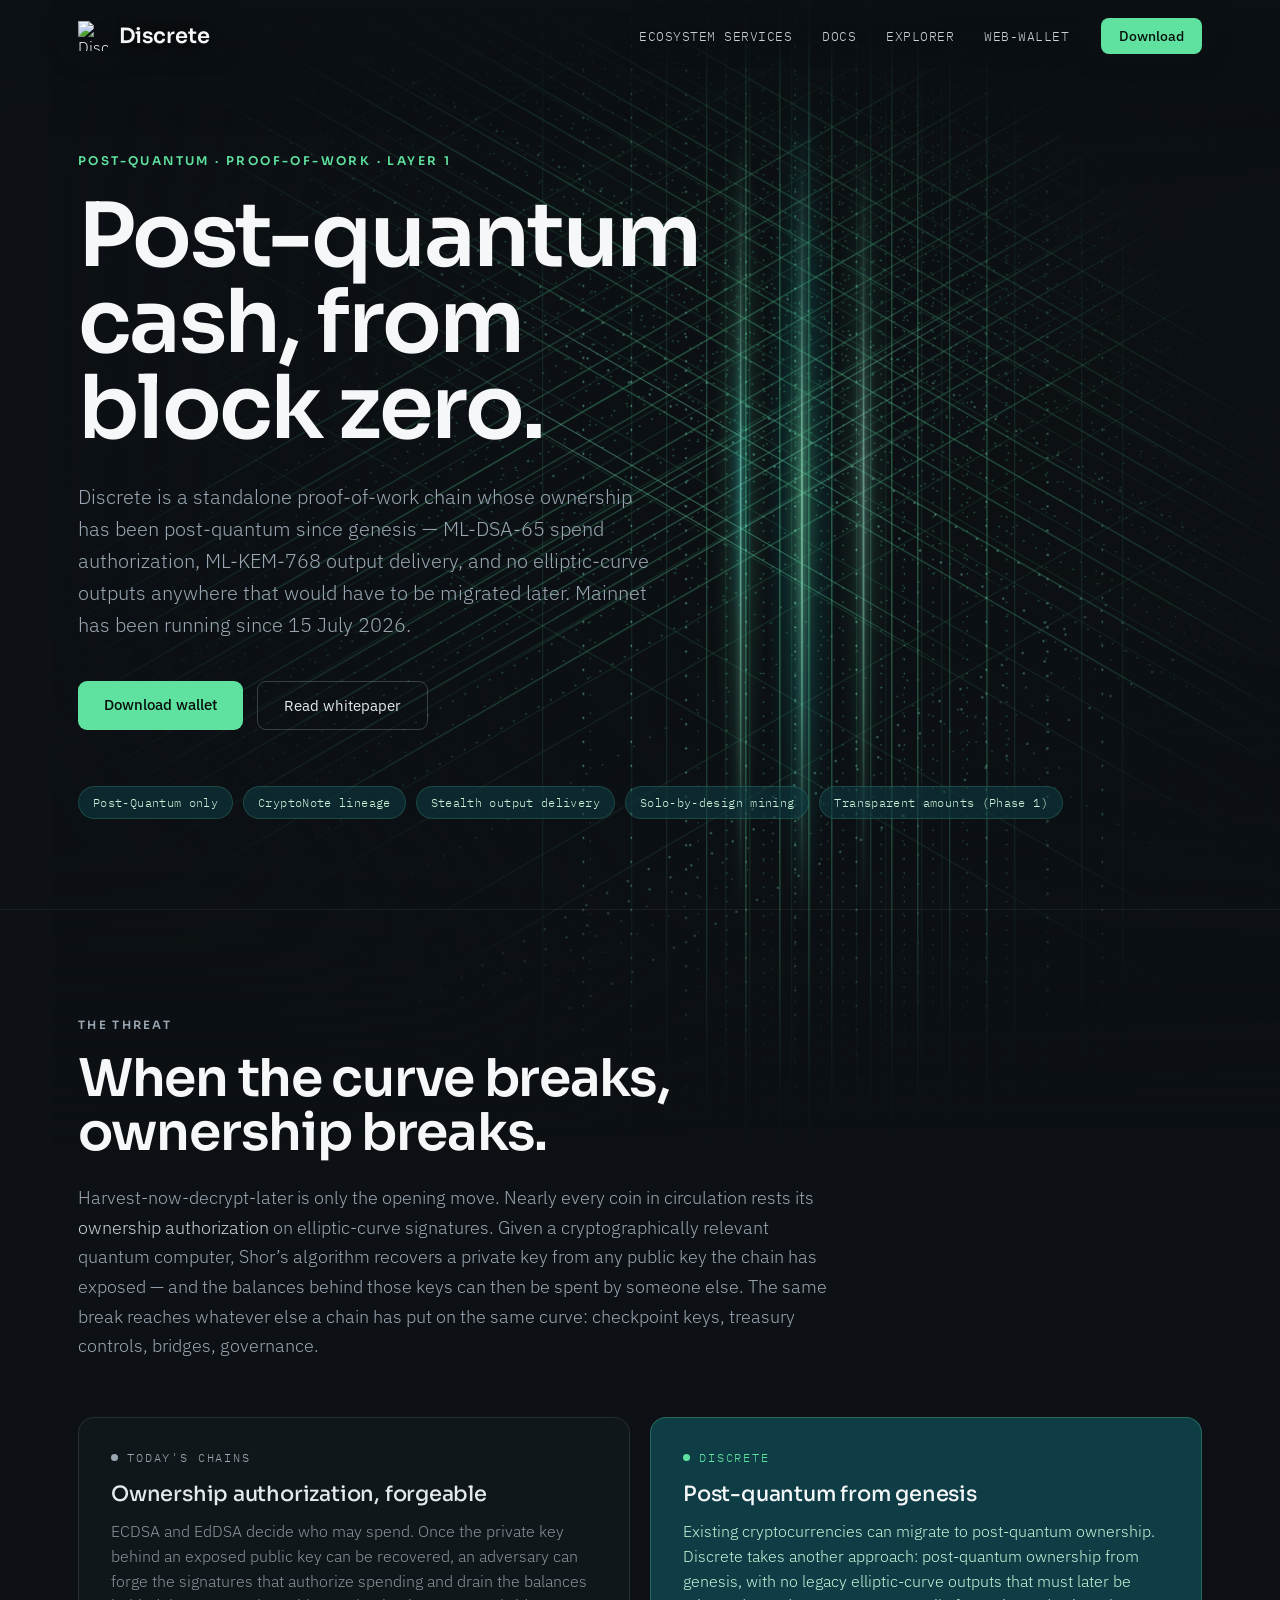
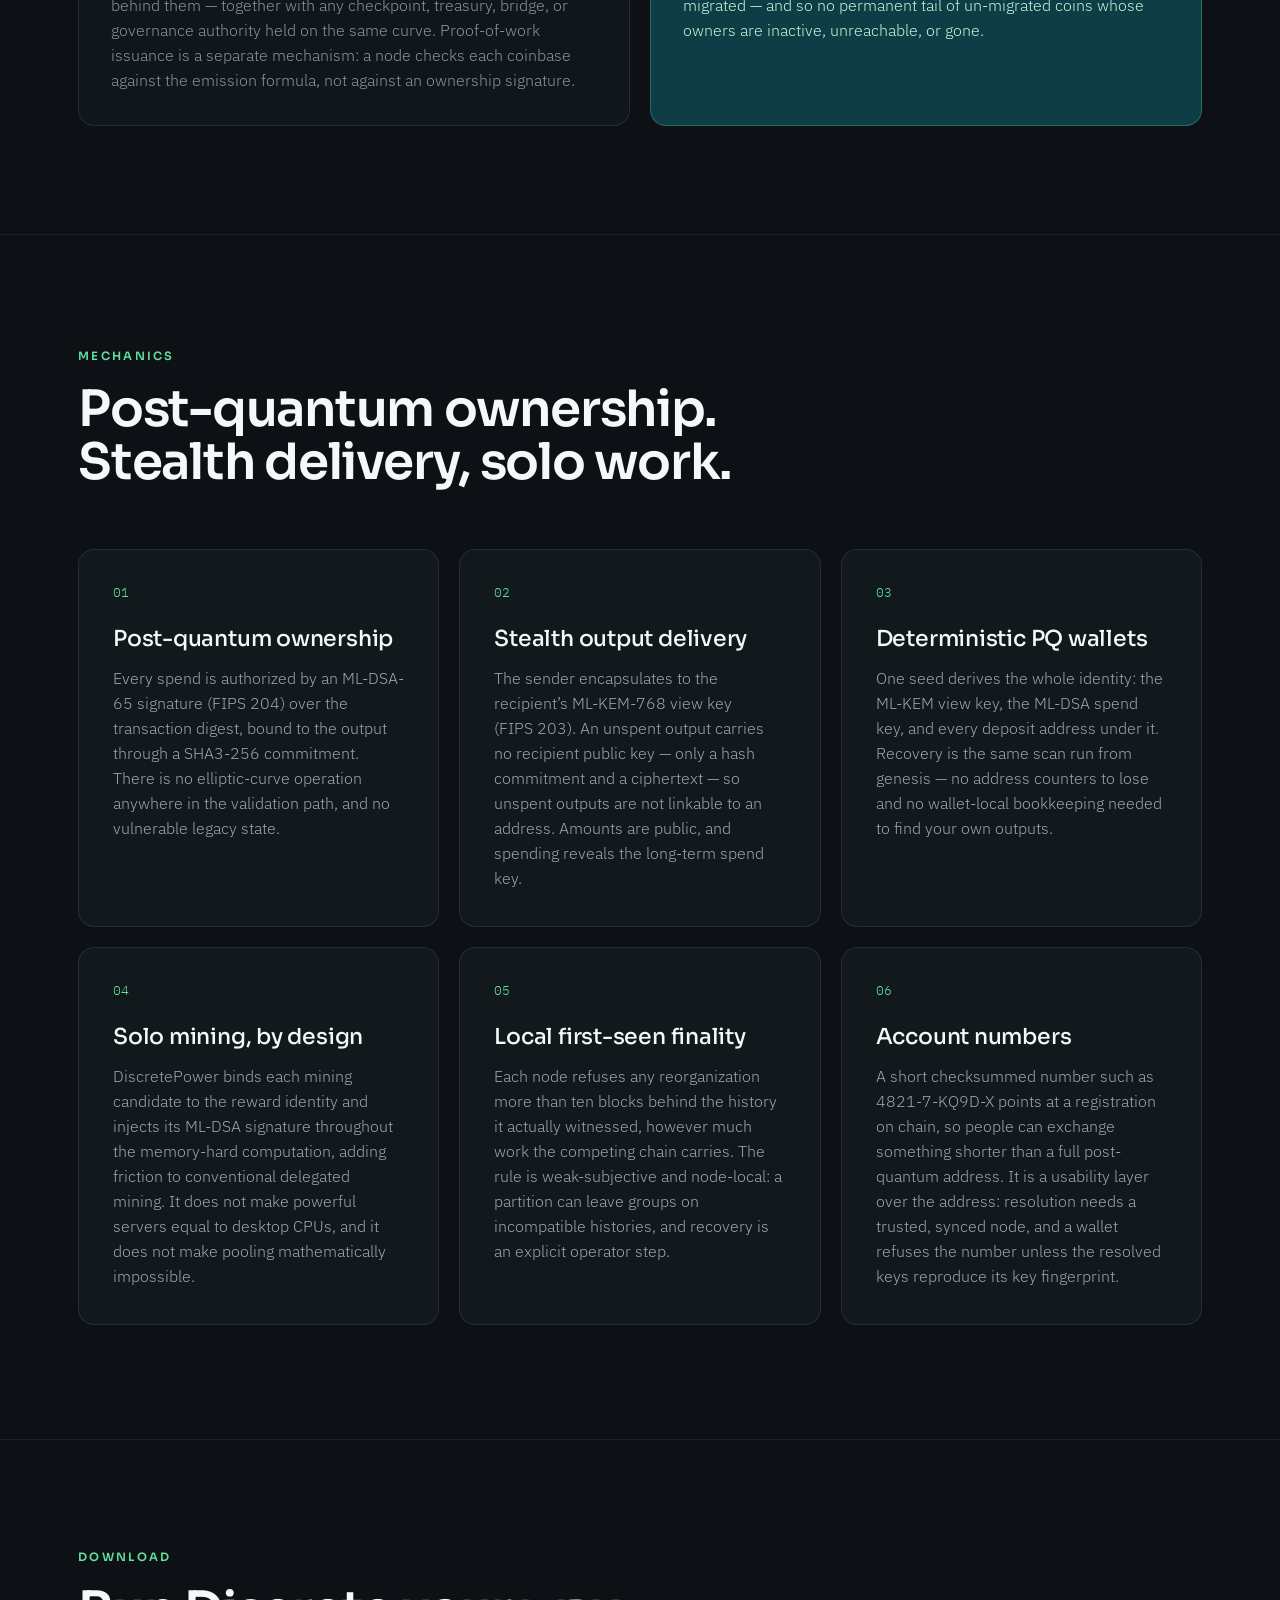
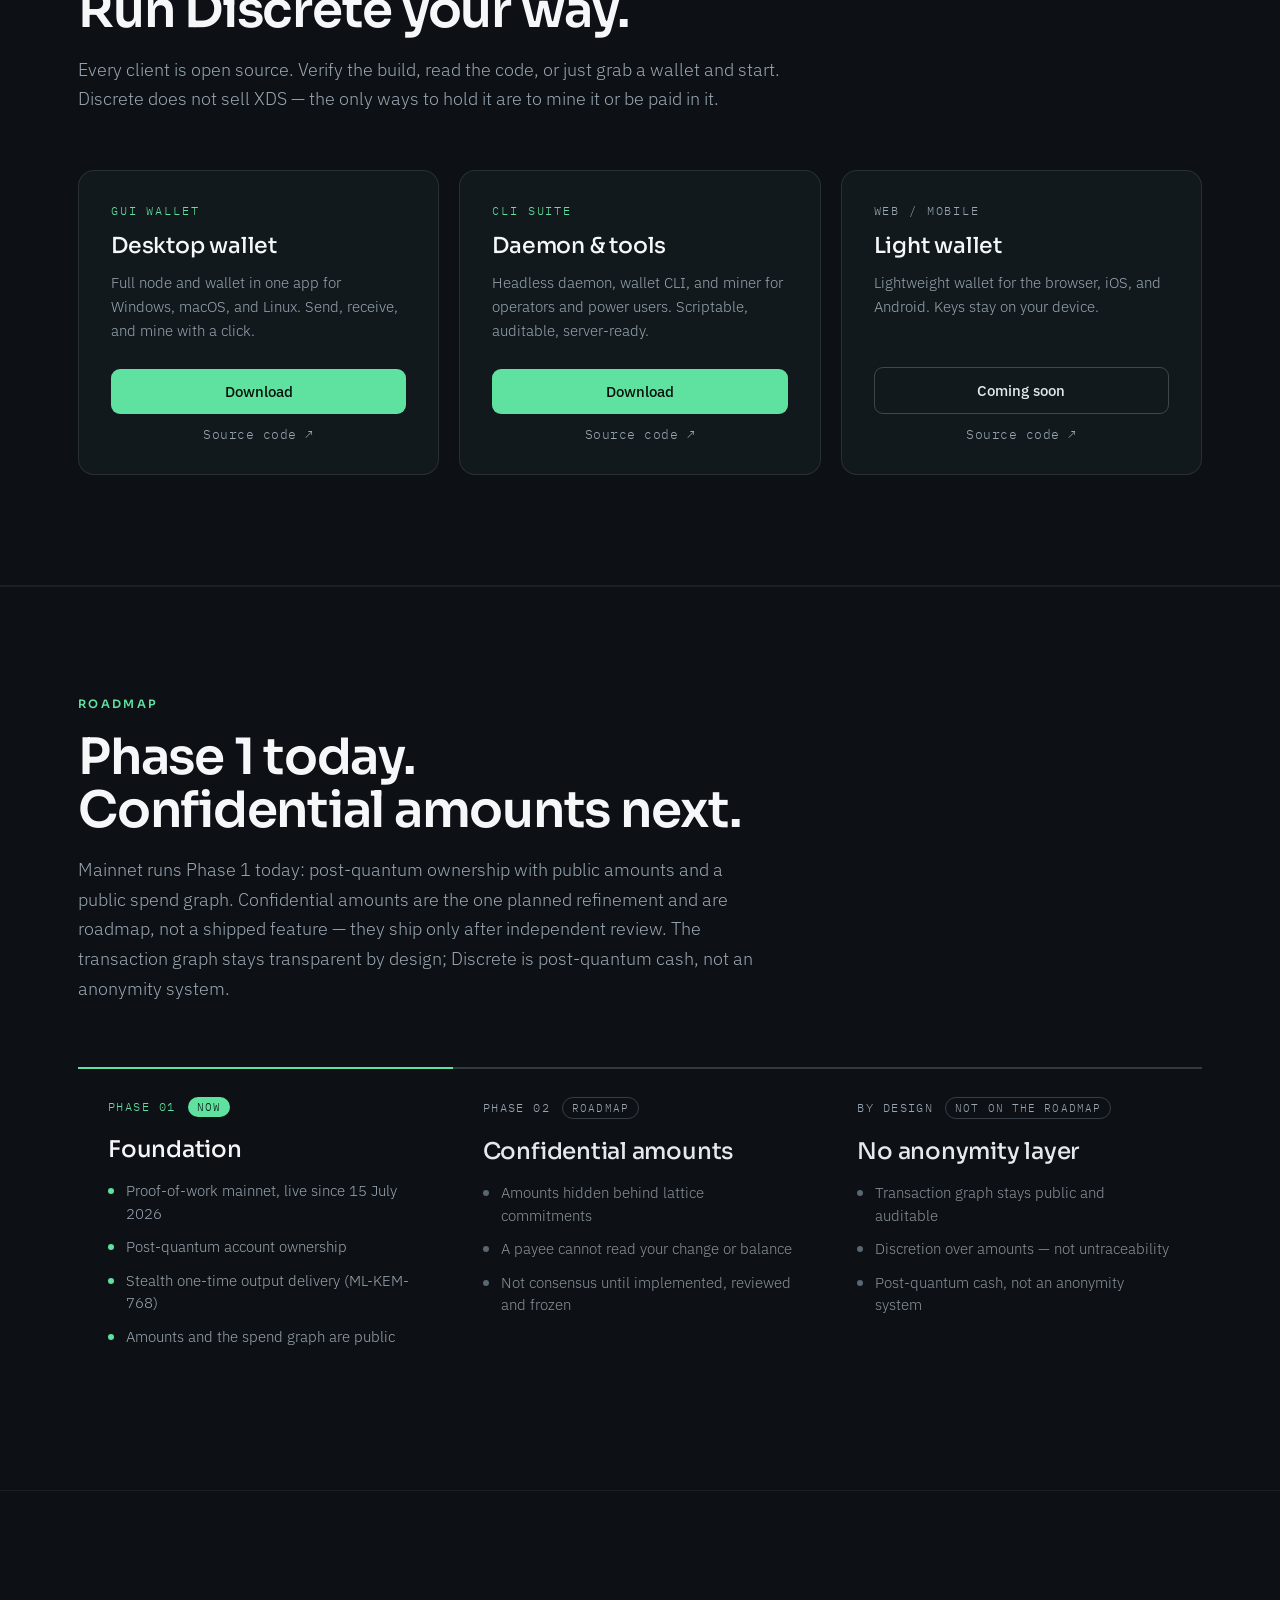
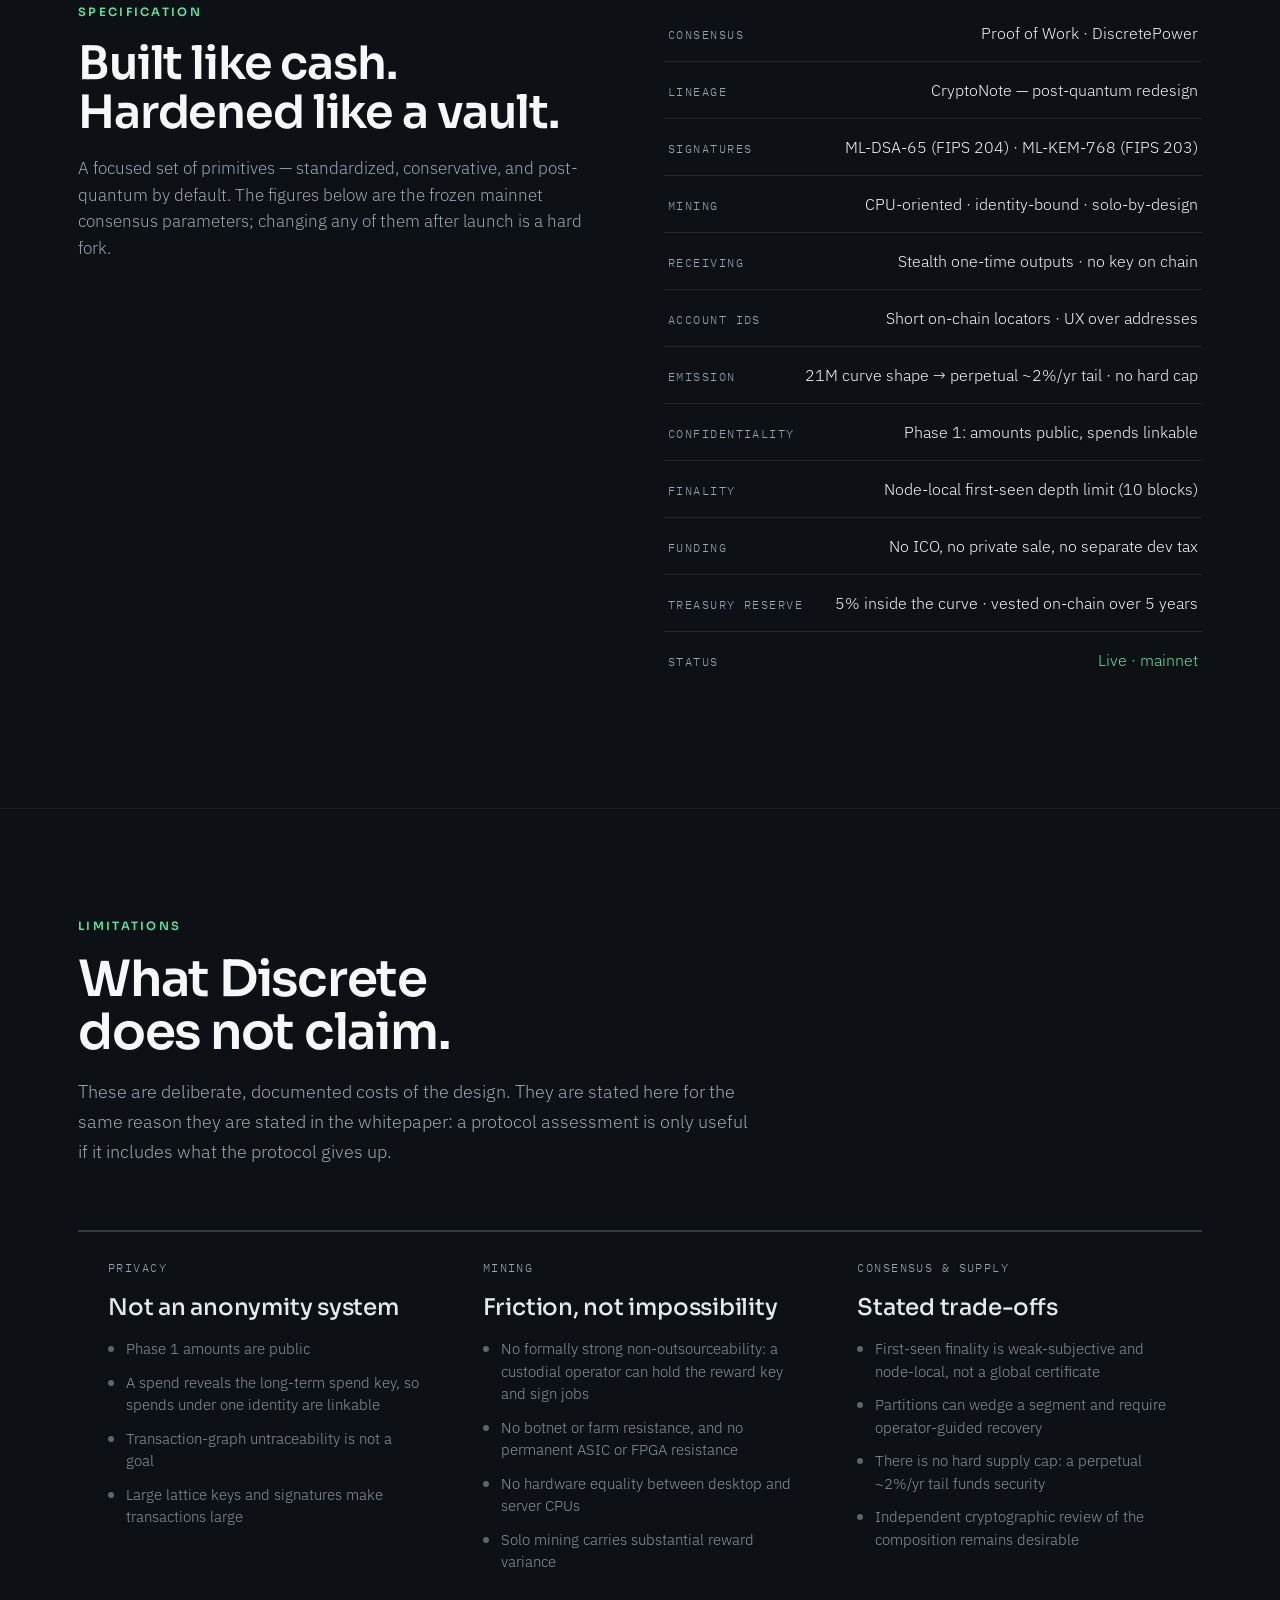
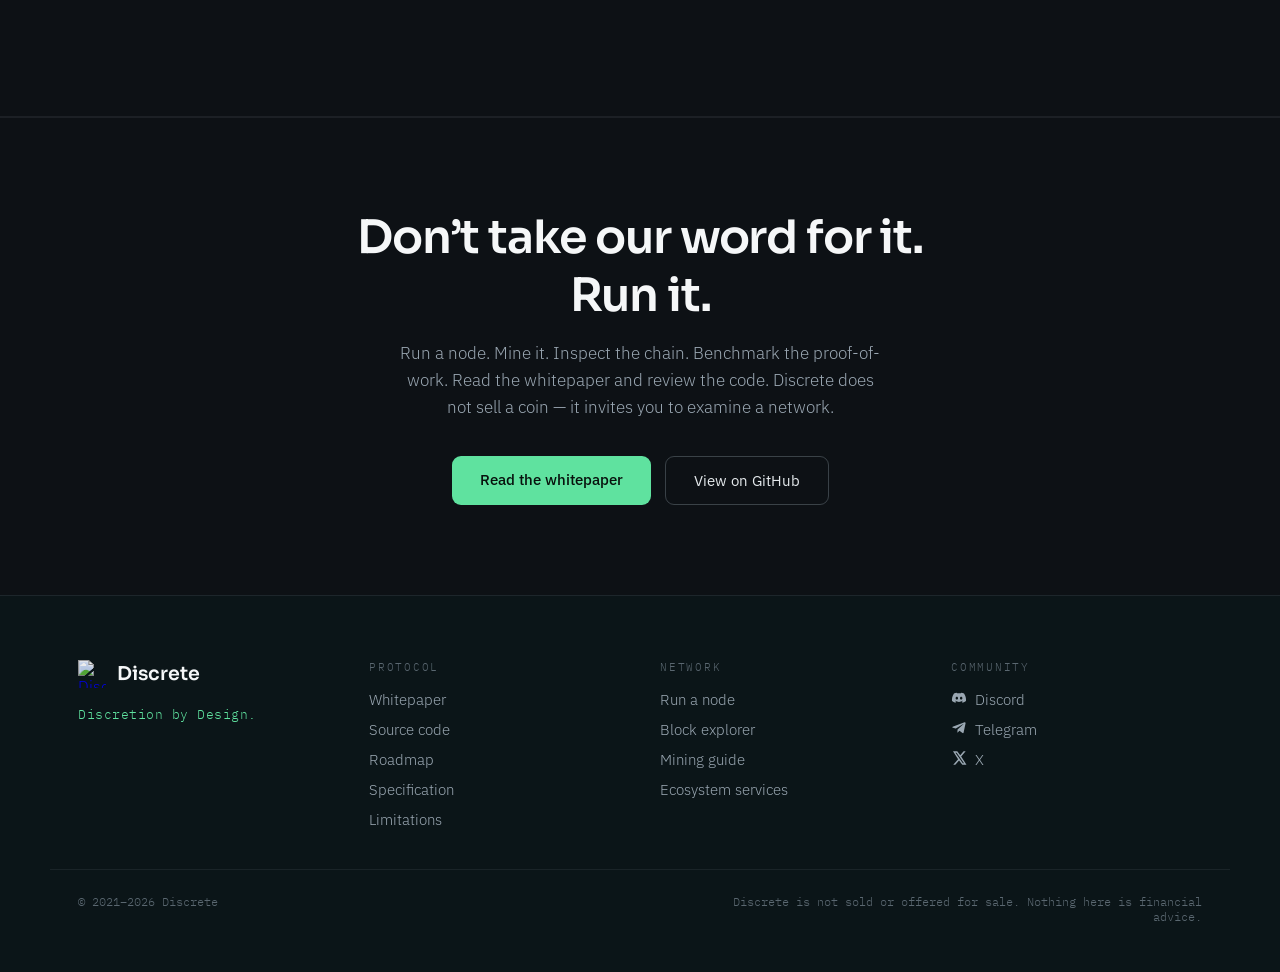
==== commit ce729bc1: "Clarify ecosystem services navigation and independent ownership" ====
--- a/index.html
+++ b/index.html
@@ -656,7 +656,7 @@
       </a>
       <div id="dcNavSpacer" class="dc-style-7"></div>
       <div id="dcMenu" class="dc-style-8">
-        <a href="services/" class="dc-style-9 dc-hover-1">Services</a>
+        <a href="services/" class="dc-style-9 dc-hover-1">Ecosystem services</a>
         <a href="https://docs.discrete.cash/" class="dc-style-9 dc-hover-1">Docs</a>
         <a href="https://explorer.discrete.cash/" class="dc-style-9 dc-hover-1">Explorer</a>
         <a href="https://wallet.discrete.cash/" class="dc-style-9 dc-hover-1">Web-wallet</a>
